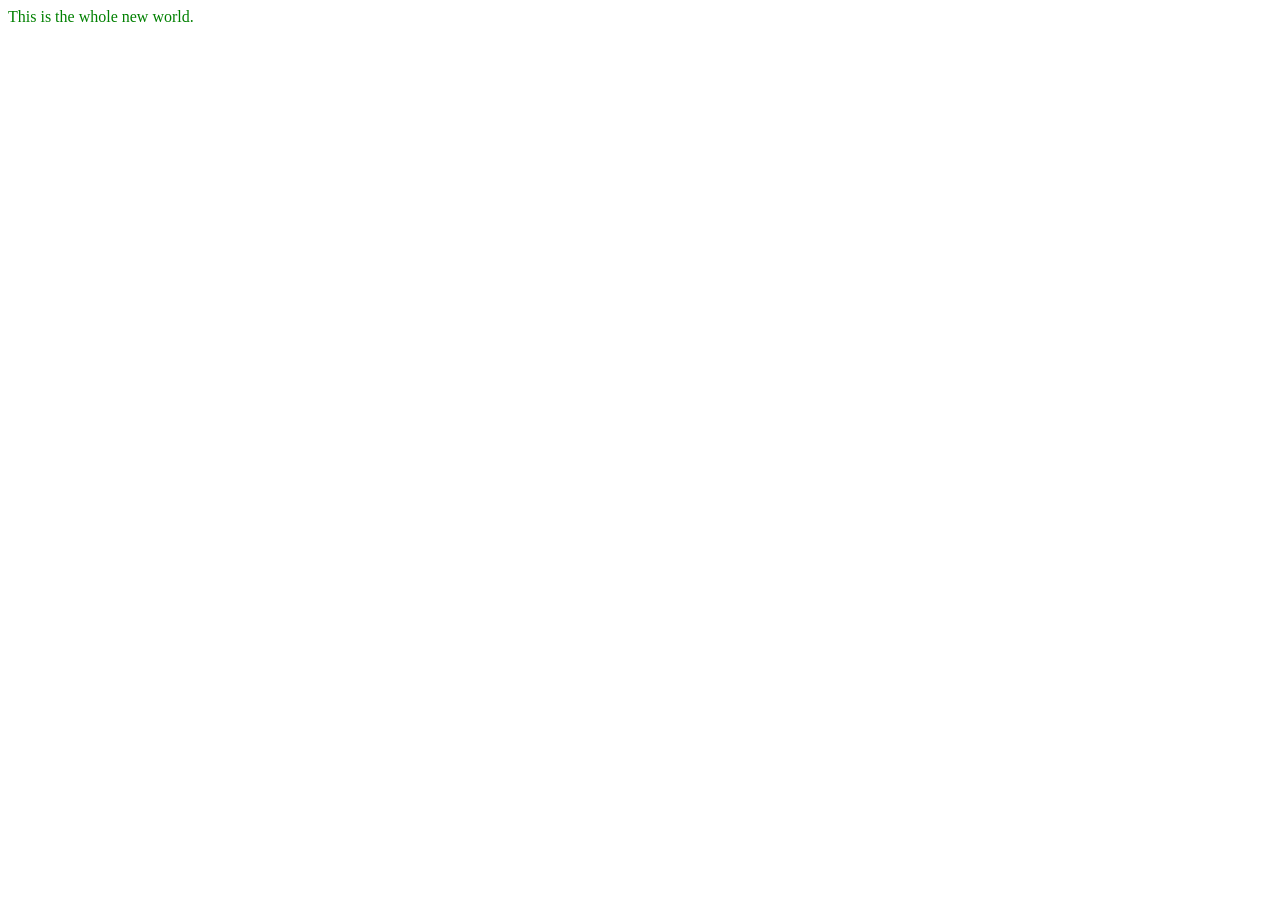
==== index.html @ 0a96701d "initialized git repository" ====
<!DOCTYPE html>
<html lang="en">
<head>
    <meta charset="UTF-8">
    <meta http-equiv="X-UA-Compatible" content="IE=edge">
    <meta name="viewport" content="width=
    , initial-scale=1.0">
    <title>Document</title>
<link rel="stylesheet" href="styles.css"></head>
<body>
    This is the whole new world. 
</body>
</html>
---- styles.css ----
* {color: green;
}
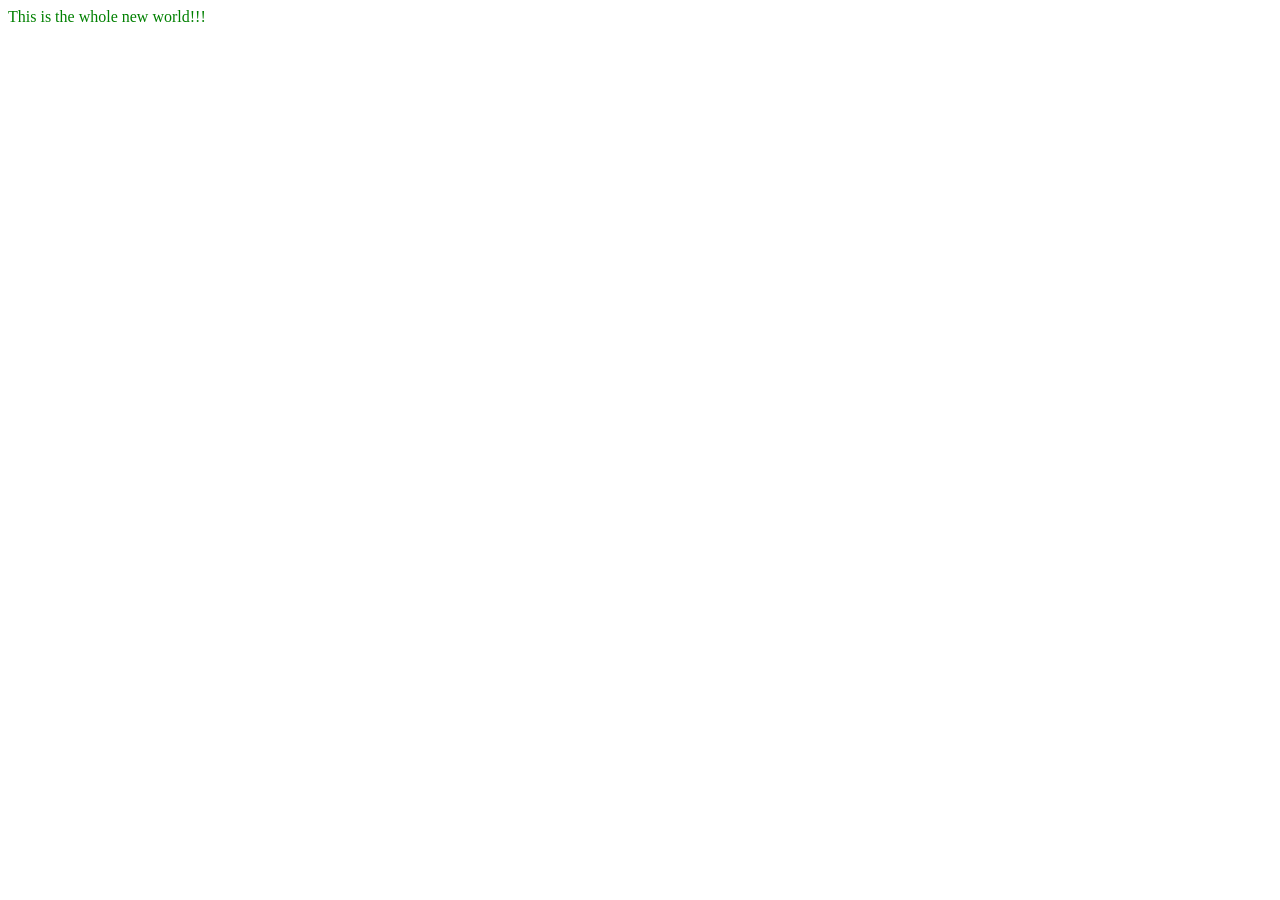
==== commit 565fb562: "Exclamation" ====
--- a/index.html
+++ b/index.html
@@ -8,6 +8,6 @@
     <title>Document</title>
 <link rel="stylesheet" href="styles.css"></head>
 <body>
-    This is the whole new world. 
+    This is the whole new world!!!
 </body>
-</html>+</html>
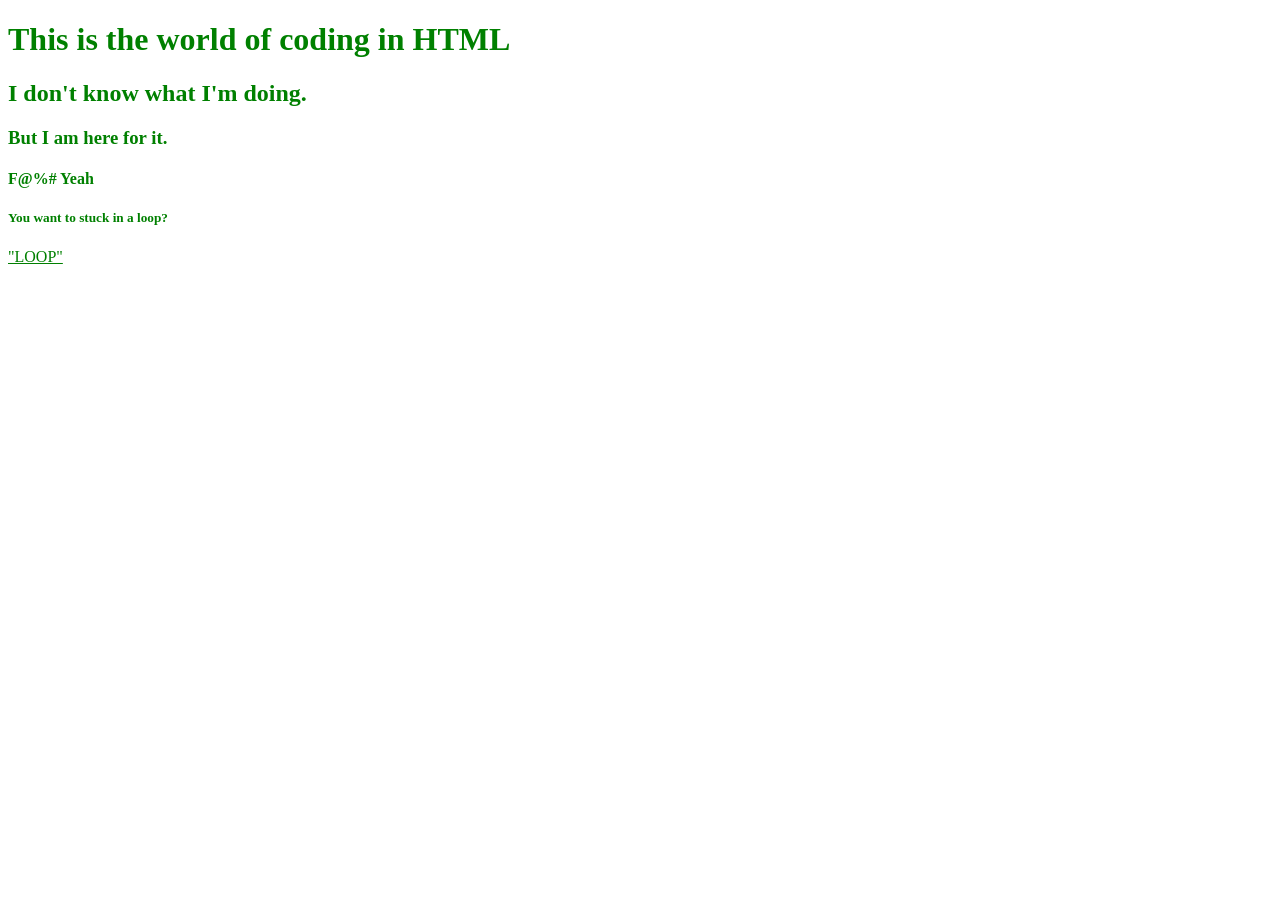
==== commit c6f1625a: "New story" ====
--- a/index.html
+++ b/index.html
@@ -5,9 +5,15 @@
     <meta http-equiv="X-UA-Compatible" content="IE=edge">
     <meta name="viewport" content="width=
     , initial-scale=1.0">
-    <title>Document</title>
+    <title>First Project</title>
 <link rel="stylesheet" href="styles.css"></head>
 <body>
-    This is the whole new world!!!
+    <h1>This is the world of coding in HTML</h1>
+    <h2>I don't know what I'm doing.</h2>
+    <h3>But I am here for it.</h3>
+    <h4>F@%# Yeah</h4>
+    <h5>You want to stuck in a loop?</h5>
+    <a href="https://chad-newcombe.github.io/First-github-project/"> "LOOP"</a>
+    
 </body>
 </html>
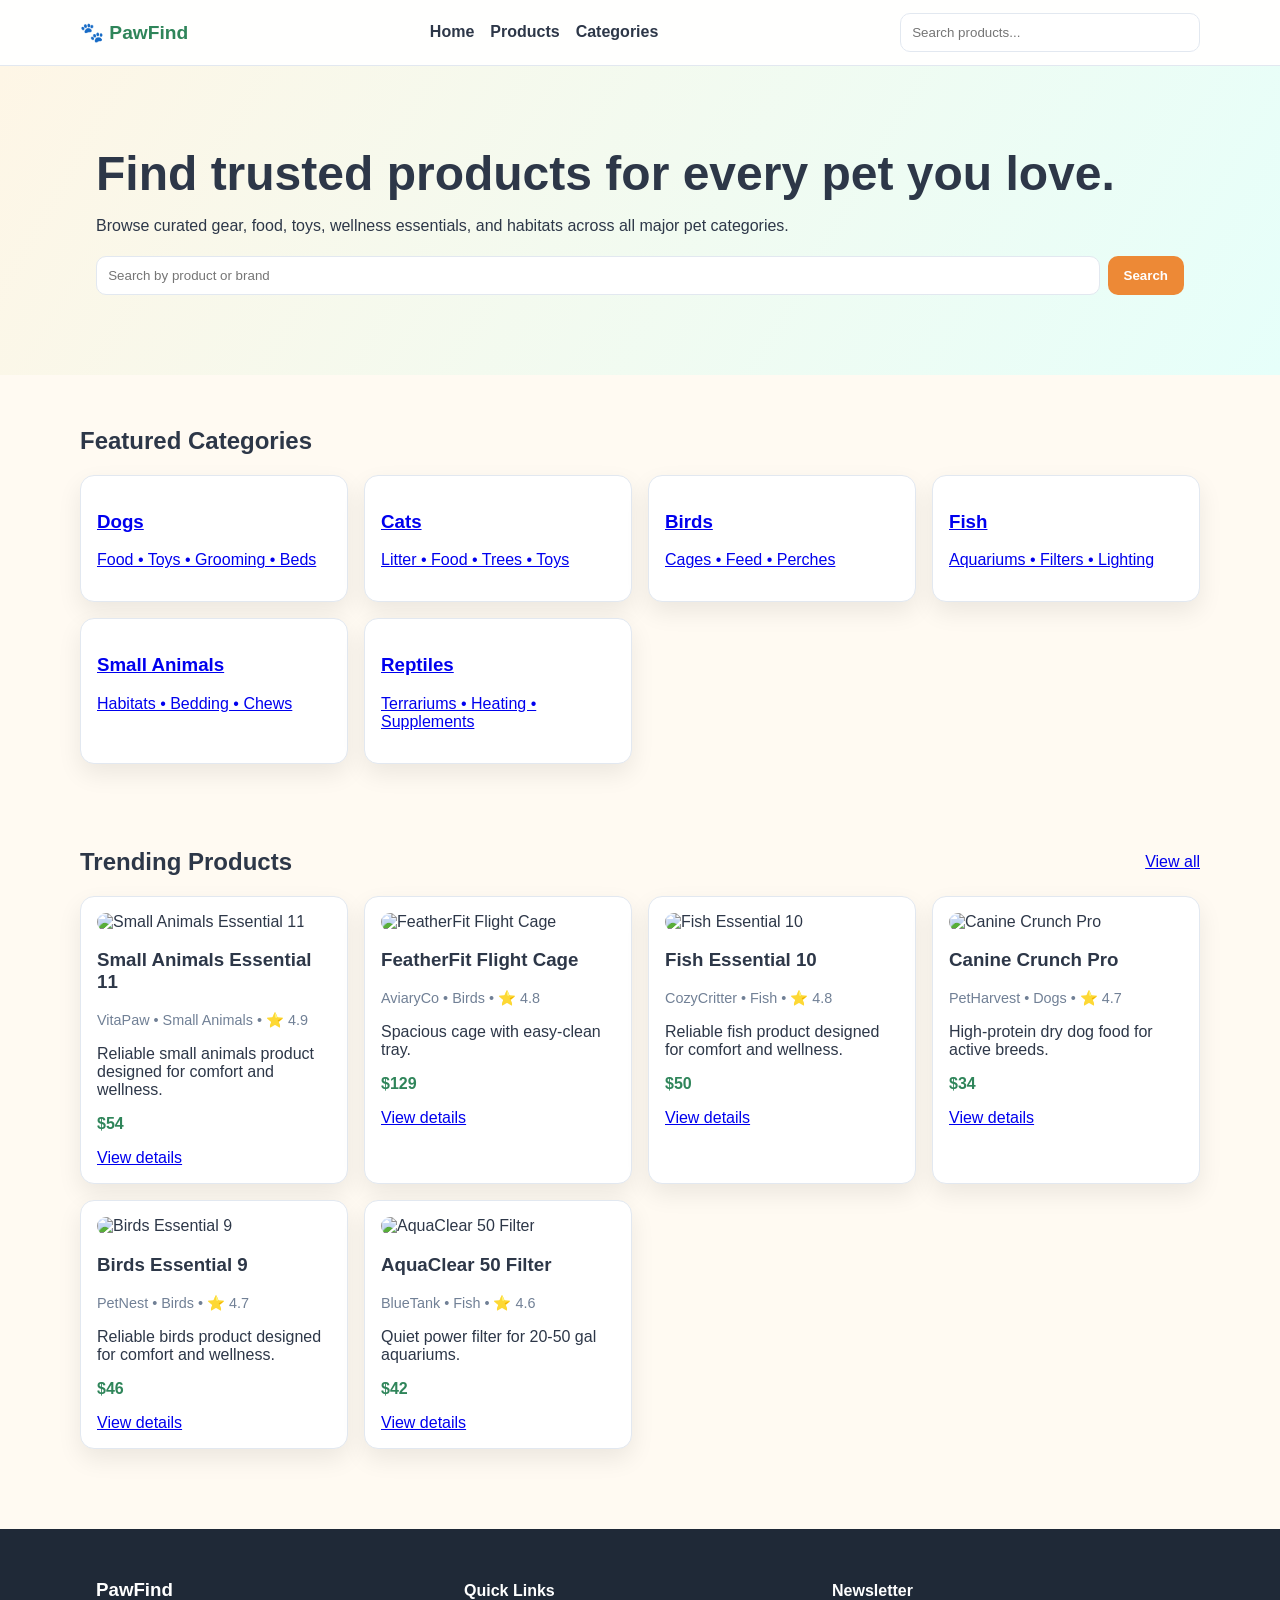
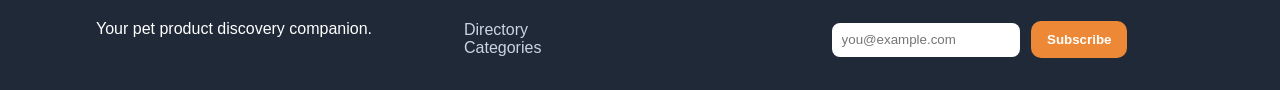
==== commit dd87fbed: "Build complete PawFind pet products directory website" ====
--- a/index.html
+++ b/index.html
@@ -1,19 +1,76 @@
 <!DOCTYPE html>
 <html lang="en">
 <head>
-    <meta charset="UTF-8">
-    <meta http-equiv="X-UA-Compatible" content="IE=edge">
-    <meta name="viewport" content="width=
-    , initial-scale=1.0">
-    <title>First Project</title>
-<link rel="stylesheet" href="styles.css"></head>
-<body>
-    <h1>This is the world of coding in HTML</h1>
-    <h2>I don't know what I'm doing.</h2>
-    <h3>But I am here for it.</h3>
-    <h4>F@%# Yeah</h4>
-    <h5>You want to stuck in a loop?</h5>
-    <a href="https://chad-newcombe.github.io/First-github-project/"> "LOOP"</a>
-    
+  <meta charset="UTF-8" />
+  <meta name="viewport" content="width=device-width, initial-scale=1.0" />
+  <title>PawFind Directory | Discover the Best Pet Products</title>
+  <link rel="icon" type="image/svg+xml" href="data:image/svg+xml,%3Csvg xmlns='http://www.w3.org/2000/svg' viewBox='0 0 64 64'%3E%3Ccircle cx='32' cy='38' r='16' fill='%23ff8f3c'/%3E%3Ccircle cx='20' cy='18' r='8' fill='%232f855a'/%3E%3Ccircle cx='44' cy='18' r='8' fill='%232f855a'/%3E%3Ccircle cx='12' cy='30' r='6' fill='%232f855a'/%3E%3Ccircle cx='52' cy='30' r='6' fill='%232f855a'/%3E%3C/svg%3E" />
+  <link rel="stylesheet" href="css/styles.css" />
+</head>
+<body data-page="home">
+  <header class="site-header">
+    <div class="container nav-wrap">
+      <a href="index.html" class="logo">🐾 PawFind</a>
+      <button class="menu-toggle" aria-label="Toggle menu">☰</button>
+      <nav class="main-nav">
+        <a href="index.html">Home</a>
+        <a href="products.html">Products</a>
+        <a href="category.html?category=Dogs">Categories</a>
+      </nav>
+      <div class="header-search">
+        <input id="global-search" type="search" placeholder="Search products..." autocomplete="off" />
+        <ul id="autocomplete-list" class="autocomplete-list"></ul>
+      </div>
+    </div>
+  </header>
+
+  <main>
+    <section class="hero">
+      <div class="container hero-content">
+        <h1>Find trusted products for every pet you love.</h1>
+        <p>Browse curated gear, food, toys, wellness essentials, and habitats across all major pet categories.</p>
+        <form class="hero-search" action="products.html">
+          <input type="search" name="q" placeholder="Search by product or brand" />
+          <button type="submit">Search</button>
+        </form>
+      </div>
+    </section>
+
+    <section class="section container">
+      <h2>Featured Categories</h2>
+      <div id="category-grid" class="category-grid"></div>
+    </section>
+
+    <section class="section container">
+      <div class="section-head">
+        <h2>Trending Products</h2>
+        <a href="products.html" class="link-btn">View all</a>
+      </div>
+      <div id="trending-products" class="product-grid"></div>
+    </section>
+  </main>
+
+  <footer class="site-footer">
+    <div class="container footer-grid">
+      <div>
+        <h3>PawFind</h3>
+        <p>Your pet product discovery companion.</p>
+      </div>
+      <div>
+        <h4>Quick Links</h4>
+        <a href="products.html">Directory</a>
+        <a href="category.html?category=Cats">Categories</a>
+      </div>
+      <div>
+        <h4>Newsletter</h4>
+        <form class="newsletter">
+          <input type="email" placeholder="you@example.com" required />
+          <button type="submit">Subscribe</button>
+        </form>
+      </div>
+    </div>
+  </footer>
+  <script src="js/data.js"></script>
+  <script src="js/main.js"></script>
 </body>
 </html>
--- a/css/styles.css
+++ b/css/styles.css
@@ -0,0 +1 @@
+:root{--bg:#fffaf2;--surface:#ffffff;--text:#2d3748;--muted:#718096;--primary:#2f855a;--secondary:#ed8936;--border:#e2e8f0;--shadow:0 10px 25px rgba(0,0,0,.08)}*{box-sizing:border-box}body{margin:0;font-family:Inter,Segoe UI,sans-serif;background:var(--bg);color:var(--text)}.container{max-width:1120px;margin:0 auto;padding:0 1rem}.site-header{position:sticky;top:0;background:#ffffffeb;backdrop-filter:blur(8px);border-bottom:1px solid var(--border);z-index:9}.nav-wrap{display:flex;gap:1rem;align-items:center;justify-content:space-between;padding:.8rem 0}.logo{font-weight:800;color:var(--primary);text-decoration:none;font-size:1.2rem}.main-nav{display:flex;gap:1rem}.main-nav a{text-decoration:none;color:var(--text);font-weight:600}.header-search{position:relative;flex:1;max-width:300px}.header-search input,.hero-search input,select{width:100%;padding:.7rem;border:1px solid var(--border);border-radius:10px}.autocomplete-list{list-style:none;margin:.25rem 0 0;padding:0;background:#fff;border:1px solid var(--border);border-radius:8px;position:absolute;left:0;right:0;display:none;max-height:220px;overflow:auto}.autocomplete-list li{padding:.5rem .75rem;cursor:pointer}.autocomplete-list li:hover{background:#f7fafc}.hero{padding:5rem 0;background:linear-gradient(120deg,#fef6e6,#e6fffa)}.hero h1{font-size:clamp(1.9rem,4vw,3rem);margin:0 0 .6rem}.hero-search{display:flex;gap:.5rem;margin-top:1.3rem}.hero-search button,.newsletter button{background:var(--secondary);color:#fff;border:none;padding:.7rem 1rem;border-radius:10px;font-weight:700;cursor:pointer}.section{padding:2rem 0}.section-head{display:flex;justify-content:space-between;align-items:center}.category-grid,.product-grid{display:grid;grid-template-columns:repeat(auto-fit,minmax(220px,1fr));gap:1rem}.card{background:var(--surface);border:1px solid var(--border);border-radius:14px;padding:1rem;box-shadow:var(--shadow);transition:.25s transform,.25s box-shadow}.card:hover{transform:translateY(-5px)}.card img{width:100%;height:150px;object-fit:cover;border-radius:10px}.meta{color:var(--muted);font-size:.9rem}.price{font-weight:700;color:var(--primary)}.filters{display:grid;grid-template-columns:repeat(auto-fit,minmax(150px,1fr));gap:.8rem;margin-bottom:1rem}.site-footer{background:#1f2937;color:#fff;padding:2rem 0;margin-top:3rem}.footer-grid{display:grid;grid-template-columns:repeat(auto-fit,minmax(220px,1fr));gap:1rem}.footer-grid a{color:#cbd5e0;display:block;text-decoration:none}.newsletter input{padding:.6rem;border-radius:8px;border:none;margin-right:.4rem}.menu-toggle{display:none;border:none;background:none;font-size:1.4rem}.tag-wrap{display:flex;flex-wrap:wrap;gap:.5rem;margin:1rem 0}.tag{background:#edf2f7;padding:.4rem .7rem;border-radius:999px}.detail-layout{display:grid;grid-template-columns:1fr 1.2fr;gap:1.4rem}.gallery{display:grid;gap:.7rem}.gallery img{width:100%;border-radius:12px}.buy-links a{display:inline-block;margin:.2rem .4rem .2rem 0;background:#ebf8ff;color:#2b6cb0;padding:.35rem .6rem;border-radius:8px;text-decoration:none}@media (max-width:800px){.main-nav{display:none;position:absolute;top:58px;left:0;right:0;background:#fff;padding:1rem}.main-nav.open{display:flex;flex-direction:column}.menu-toggle{display:block}.header-search{max-width:none}.detail-layout{grid-template-columns:1fr}}
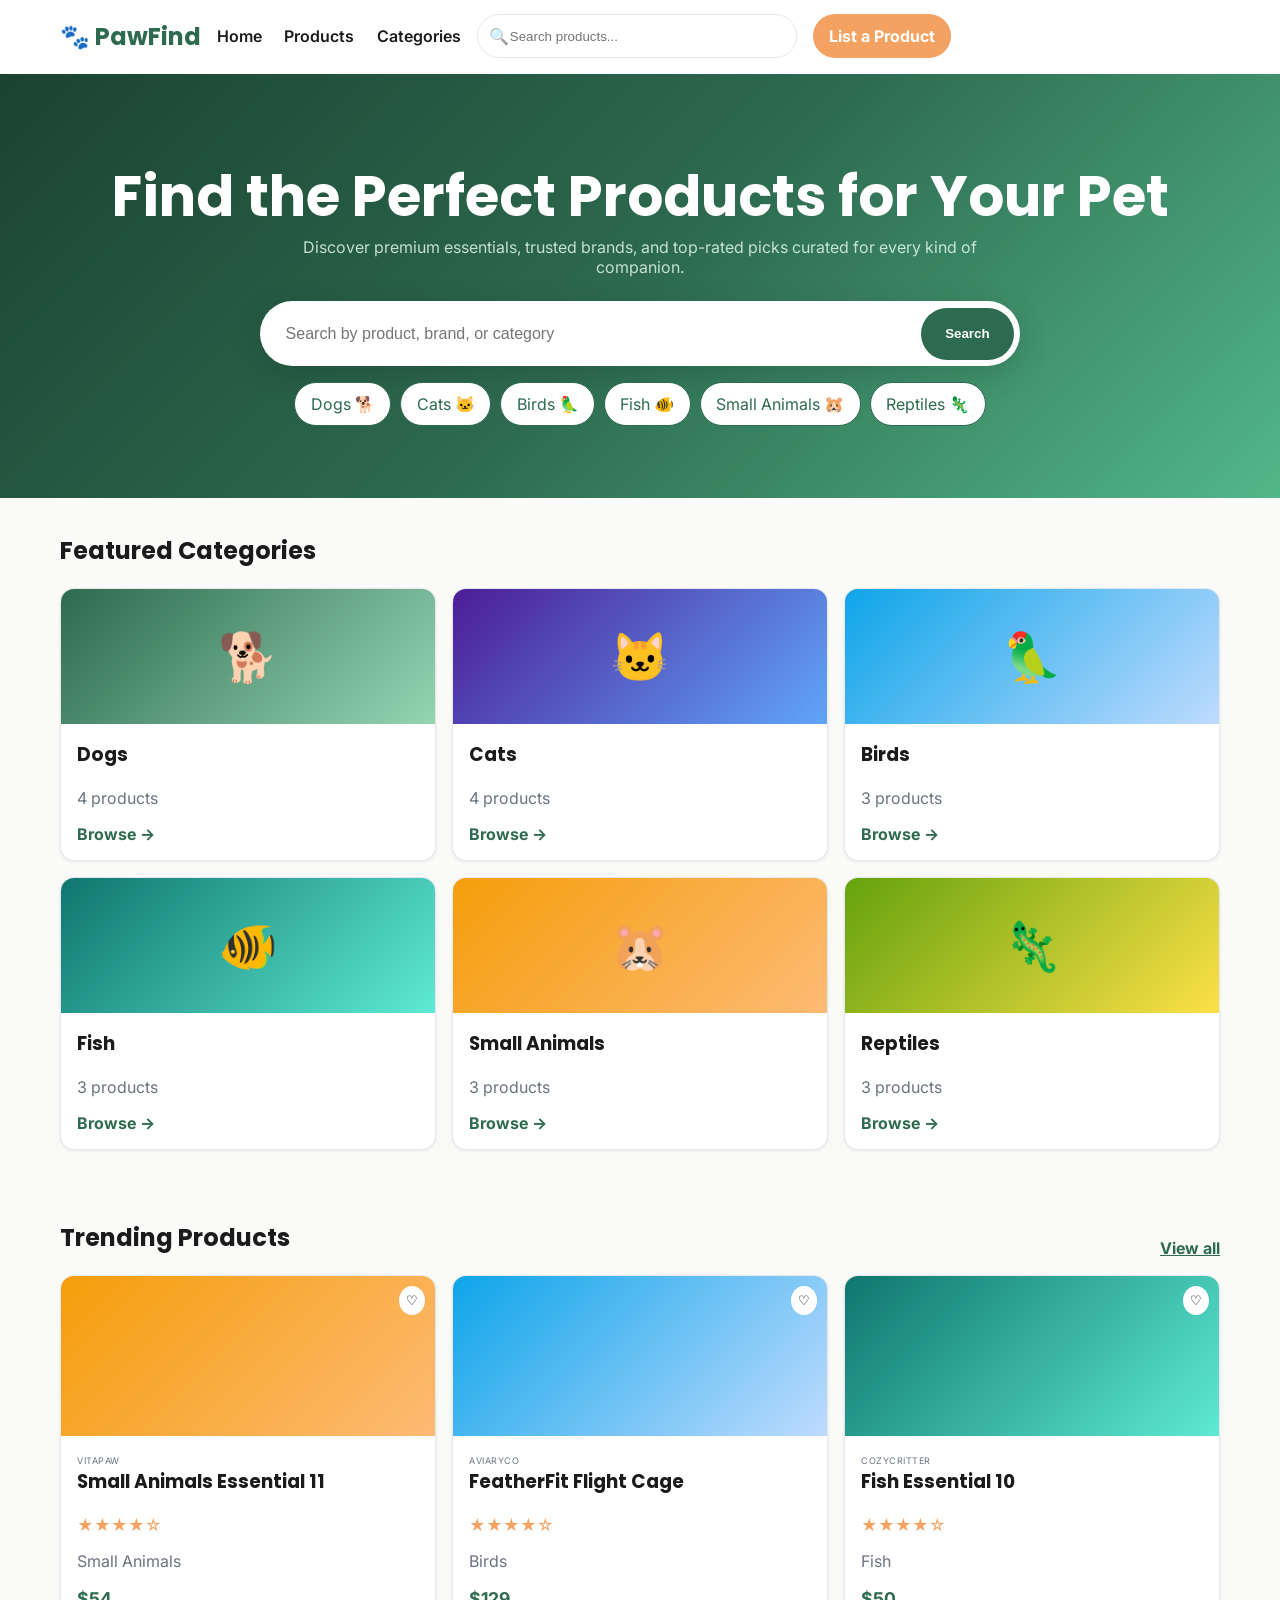
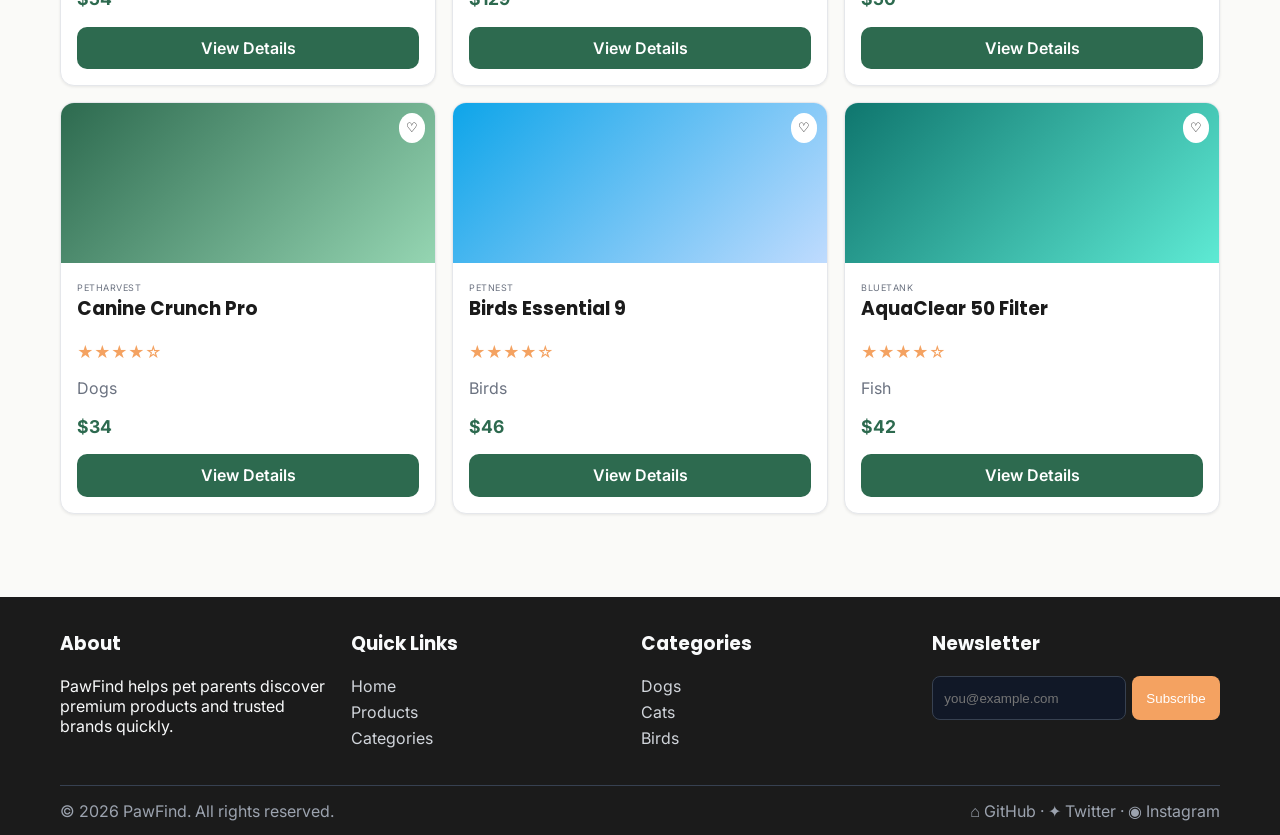
==== commit 02badda7: "Redesign PawFind UI with premium modern visual system" ====
--- a/index.html
+++ b/index.html
@@ -4,73 +4,14 @@
   <meta charset="UTF-8" />
   <meta name="viewport" content="width=device-width, initial-scale=1.0" />
   <title>PawFind Directory | Discover the Best Pet Products</title>
-  <link rel="icon" type="image/svg+xml" href="data:image/svg+xml,%3Csvg xmlns='http://www.w3.org/2000/svg' viewBox='0 0 64 64'%3E%3Ccircle cx='32' cy='38' r='16' fill='%23ff8f3c'/%3E%3Ccircle cx='20' cy='18' r='8' fill='%232f855a'/%3E%3Ccircle cx='44' cy='18' r='8' fill='%232f855a'/%3E%3Ccircle cx='12' cy='30' r='6' fill='%232f855a'/%3E%3Ccircle cx='52' cy='30' r='6' fill='%232f855a'/%3E%3C/svg%3E" />
   <link rel="stylesheet" href="css/styles.css" />
 </head>
 <body data-page="home">
-  <header class="site-header">
-    <div class="container nav-wrap">
-      <a href="index.html" class="logo">🐾 PawFind</a>
-      <button class="menu-toggle" aria-label="Toggle menu">☰</button>
-      <nav class="main-nav">
-        <a href="index.html">Home</a>
-        <a href="products.html">Products</a>
-        <a href="category.html?category=Dogs">Categories</a>
-      </nav>
-      <div class="header-search">
-        <input id="global-search" type="search" placeholder="Search products..." autocomplete="off" />
-        <ul id="autocomplete-list" class="autocomplete-list"></ul>
-      </div>
-    </div>
-  </header>
-
+  <header class="site-header"><div class="container nav-wrap"><a href="index.html" class="logo">🐾 PawFind</a><button class="menu-toggle" aria-label="Toggle menu">☰</button><nav class="main-nav"><a href="index.html">Home</a><a href="products.html">Products</a><a href="category.html?category=Dogs">Categories</a></nav><div class="header-search"><input id="global-search" type="search" placeholder="Search products..." autocomplete="off" /><ul id="autocomplete-list" class="autocomplete-list"></ul></div><a class="nav-cta" href="products.html">List a Product</a></div></header>
   <main>
-    <section class="hero">
-      <div class="container hero-content">
-        <h1>Find trusted products for every pet you love.</h1>
-        <p>Browse curated gear, food, toys, wellness essentials, and habitats across all major pet categories.</p>
-        <form class="hero-search" action="products.html">
-          <input type="search" name="q" placeholder="Search by product or brand" />
-          <button type="submit">Search</button>
-        </form>
-      </div>
-    </section>
-
-    <section class="section container">
-      <h2>Featured Categories</h2>
-      <div id="category-grid" class="category-grid"></div>
-    </section>
-
-    <section class="section container">
-      <div class="section-head">
-        <h2>Trending Products</h2>
-        <a href="products.html" class="link-btn">View all</a>
-      </div>
-      <div id="trending-products" class="product-grid"></div>
-    </section>
+    <section class="hero"><div class="container hero-content"><h1>Find the Perfect Products for Your Pet</h1><p>Discover premium essentials, trusted brands, and top-rated picks curated for every kind of companion.</p><form class="hero-search" action="products.html"><input type="search" name="q" placeholder="Search by product, brand, or category" /><button type="submit">Search</button></form><div class="quick-filters"><a href="category.html?category=Dogs">Dogs 🐕</a><a href="category.html?category=Cats">Cats 🐱</a><a href="category.html?category=Birds">Birds 🦜</a><a href="category.html?category=Fish">Fish 🐠</a><a href="category.html?category=Small%20Animals">Small Animals 🐹</a><a href="category.html?category=Reptiles">Reptiles 🦎</a></div></div></section>
+    <section class="section container"><h2>Featured Categories</h2><div id="category-grid" class="category-grid"></div></section>
+    <section class="section container"><div class="section-head"><h2>Trending Products</h2><a href="products.html" class="link-btn">View all</a></div><div id="trending-products" class="product-grid"></div></section>
   </main>
-
-  <footer class="site-footer">
-    <div class="container footer-grid">
-      <div>
-        <h3>PawFind</h3>
-        <p>Your pet product discovery companion.</p>
-      </div>
-      <div>
-        <h4>Quick Links</h4>
-        <a href="products.html">Directory</a>
-        <a href="category.html?category=Cats">Categories</a>
-      </div>
-      <div>
-        <h4>Newsletter</h4>
-        <form class="newsletter">
-          <input type="email" placeholder="you@example.com" required />
-          <button type="submit">Subscribe</button>
-        </form>
-      </div>
-    </div>
-  </footer>
-  <script src="js/data.js"></script>
-  <script src="js/main.js"></script>
-</body>
-</html>
+  <footer class="site-footer"><div class="container footer-grid"><div><h3>About</h3><p>PawFind helps pet parents discover premium products and trusted brands quickly.</p></div><div><h3>Quick Links</h3><a href="index.html">Home</a><a href="products.html">Products</a><a href="category.html?category=Cats">Categories</a></div><div><h3>Categories</h3><a href="category.html?category=Dogs">Dogs</a><a href="category.html?category=Cats">Cats</a><a href="category.html?category=Birds">Birds</a></div><div><h3>Newsletter</h3><form class="newsletter"><input type="email" placeholder="you@example.com" required /><button type="submit">Subscribe</button></form></div></div><div class="container footer-bottom"><span>© 2026 PawFind. All rights reserved.</span><span>⌂ GitHub · ✦ Twitter · ◉ Instagram</span></div></footer>
+<script src="js/data.js"></script><script src="js/main.js"></script></body></html>
--- a/css/styles.css
+++ b/css/styles.css
@@ -1 +1,69 @@
-:root{--bg:#fffaf2;--surface:#ffffff;--text:#2d3748;--muted:#718096;--primary:#2f855a;--secondary:#ed8936;--border:#e2e8f0;--shadow:0 10px 25px rgba(0,0,0,.08)}*{box-sizing:border-box}body{margin:0;font-family:Inter,Segoe UI,sans-serif;background:var(--bg);color:var(--text)}.container{max-width:1120px;margin:0 auto;padding:0 1rem}.site-header{position:sticky;top:0;background:#ffffffeb;backdrop-filter:blur(8px);border-bottom:1px solid var(--border);z-index:9}.nav-wrap{display:flex;gap:1rem;align-items:center;justify-content:space-between;padding:.8rem 0}.logo{font-weight:800;color:var(--primary);text-decoration:none;font-size:1.2rem}.main-nav{display:flex;gap:1rem}.main-nav a{text-decoration:none;color:var(--text);font-weight:600}.header-search{position:relative;flex:1;max-width:300px}.header-search input,.hero-search input,select{width:100%;padding:.7rem;border:1px solid var(--border);border-radius:10px}.autocomplete-list{list-style:none;margin:.25rem 0 0;padding:0;background:#fff;border:1px solid var(--border);border-radius:8px;position:absolute;left:0;right:0;display:none;max-height:220px;overflow:auto}.autocomplete-list li{padding:.5rem .75rem;cursor:pointer}.autocomplete-list li:hover{background:#f7fafc}.hero{padding:5rem 0;background:linear-gradient(120deg,#fef6e6,#e6fffa)}.hero h1{font-size:clamp(1.9rem,4vw,3rem);margin:0 0 .6rem}.hero-search{display:flex;gap:.5rem;margin-top:1.3rem}.hero-search button,.newsletter button{background:var(--secondary);color:#fff;border:none;padding:.7rem 1rem;border-radius:10px;font-weight:700;cursor:pointer}.section{padding:2rem 0}.section-head{display:flex;justify-content:space-between;align-items:center}.category-grid,.product-grid{display:grid;grid-template-columns:repeat(auto-fit,minmax(220px,1fr));gap:1rem}.card{background:var(--surface);border:1px solid var(--border);border-radius:14px;padding:1rem;box-shadow:var(--shadow);transition:.25s transform,.25s box-shadow}.card:hover{transform:translateY(-5px)}.card img{width:100%;height:150px;object-fit:cover;border-radius:10px}.meta{color:var(--muted);font-size:.9rem}.price{font-weight:700;color:var(--primary)}.filters{display:grid;grid-template-columns:repeat(auto-fit,minmax(150px,1fr));gap:.8rem;margin-bottom:1rem}.site-footer{background:#1f2937;color:#fff;padding:2rem 0;margin-top:3rem}.footer-grid{display:grid;grid-template-columns:repeat(auto-fit,minmax(220px,1fr));gap:1rem}.footer-grid a{color:#cbd5e0;display:block;text-decoration:none}.newsletter input{padding:.6rem;border-radius:8px;border:none;margin-right:.4rem}.menu-toggle{display:none;border:none;background:none;font-size:1.4rem}.tag-wrap{display:flex;flex-wrap:wrap;gap:.5rem;margin:1rem 0}.tag{background:#edf2f7;padding:.4rem .7rem;border-radius:999px}.detail-layout{display:grid;grid-template-columns:1fr 1.2fr;gap:1.4rem}.gallery{display:grid;gap:.7rem}.gallery img{width:100%;border-radius:12px}.buy-links a{display:inline-block;margin:.2rem .4rem .2rem 0;background:#ebf8ff;color:#2b6cb0;padding:.35rem .6rem;border-radius:8px;text-decoration:none}@media (max-width:800px){.main-nav{display:none;position:absolute;top:58px;left:0;right:0;background:#fff;padding:1rem}.main-nav.open{display:flex;flex-direction:column}.menu-toggle{display:block}.header-search{max-width:none}.detail-layout{grid-template-columns:1fr}}
+@import url('https://fonts.googleapis.com/css2?family=Inter:wght@400;500;600;700&family=Poppins:wght@600;700;800&display=swap');
+
+:root {
+  --primary: #2D6A4F;
+  --primary-light: #52B788;
+  --accent: #F4A261;
+  --accent-dark: #E76F51;
+  --bg: #FAFAF8;
+  --surface: #FFFFFF;
+  --surface-alt: #F0F4F0;
+  --text: #1B1B1B;
+  --text-muted: #6B7280;
+  --border: #E5E7EB;
+  --shadow-sm: 0 1px 3px rgba(0,0,0,0.08);
+  --shadow-md: 0 4px 16px rgba(0,0,0,0.10);
+  --shadow-lg: 0 8px 32px rgba(0,0,0,0.14);
+  --radius: 14px;
+  --radius-sm: 8px;
+}
+*{box-sizing:border-box}html{scroll-behavior:smooth}body{margin:0;font-family:Inter,sans-serif;background:var(--bg);color:var(--text)}
+h1,h2,h3,h4{font-family:Poppins,sans-serif;margin-top:0}.container{max-width:1160px;margin:auto;padding:0 1rem}
+:focus-visible{outline:2px solid var(--accent);outline-offset:2px}
+
+.site-header{position:sticky;top:0;z-index:100;border-bottom:1px solid #ffffff66;background:#ffffffe0;backdrop-filter:blur(12px)}
+.nav-wrap{display:flex;align-items:center;gap:1rem;padding:.9rem 0}.logo{font:700 1.5rem Poppins,sans-serif;color:var(--primary);text-decoration:none}
+.main-nav{display:flex;gap:1.4rem}.main-nav a{position:relative;color:var(--text);font-weight:600;text-decoration:none;padding:.5rem 0;min-height:44px;display:flex;align-items:center}
+.main-nav a::after{content:'';position:absolute;left:0;bottom:.2rem;height:2px;width:0;background:var(--primary);transition:.25s}.main-nav a:hover::after{width:100%}
+.header-search{position:relative;flex:1;max-width:320px}.header-search::before{content:'🔍';position:absolute;left:12px;top:50%;transform:translateY(-50%);opacity:.6}
+.header-search input{width:100%;height:44px;border:1px solid var(--border);border-radius:999px;padding:0 .9rem 0 2rem;background:#fff}
+.nav-cta{background:var(--accent);color:#fff;padding:.7rem 1rem;border-radius:999px;text-decoration:none;font-weight:700;min-height:44px;display:flex;align-items:center}
+.menu-toggle{display:none;border:1px solid var(--border);background:#fff;border-radius:10px;min-height:44px;min-width:44px}
+
+.hero{background:linear-gradient(135deg,#1B4332 0%,#2D6A4F 50%,#52B788 100%);padding:5.7rem 0 4.5rem}.hero-content{text-align:center;color:#fff;animation:fadeInUp .65s ease both}
+.hero h1{font-size:clamp(2rem,6vw,3.5rem);font-weight:700;line-height:1.15;margin-bottom:.5rem}.hero p{color:#ecfff2cc;max-width:700px;margin:0 auto 1.5rem}
+.hero-search{max-width:760px;margin:auto;display:flex;gap:.4rem;padding:.4rem;background:#fff;border-radius:999px;box-shadow:var(--shadow-lg)}
+.hero-search input{flex:1;border:none;padding:1rem 1.2rem;border-radius:999px;font-size:1rem}.hero-search button{border:none;background:var(--primary);color:#fff;border-radius:999px;padding:0 1.5rem;font-weight:700;min-height:52px}
+.quick-filters{display:flex;justify-content:center;gap:.6rem;flex-wrap:wrap;margin-top:1rem}.quick-filters a{border:1px solid var(--primary);color:var(--primary);background:#fff;border-radius:999px;padding:.55rem .95rem;text-decoration:none;min-height:44px;display:flex;align-items:center}.quick-filters a:hover{background:var(--primary);color:#fff}
+
+.section{padding:2.2rem 0}.section-head{display:flex;justify-content:space-between;align-items:center}.link-btn{color:var(--primary);font-weight:700}
+.category-grid{display:grid;grid-template-columns:repeat(3,1fr);gap:1rem}.category-card,.product-card{background:var(--surface);border-radius:var(--radius);box-shadow:var(--shadow-sm);overflow:hidden;text-decoration:none;color:var(--text);border:1px solid var(--border)}
+.category-card{transition:.25s transform,.25s box-shadow;animation:fadeInUp .6s ease both}.category-card:hover{transform:translateY(-5px) scale(1.01);box-shadow:var(--shadow-lg)}
+.category-top{height:135px;display:flex;align-items:center;justify-content:center;font-size:3rem}.category-body{padding:1rem}.meta{color:var(--text-muted)}
+
+.product-grid{display:grid;grid-template-columns:repeat(3,1fr);gap:1rem}.product-card{position:relative;transition:.22s;animation:fadeInUp .7s ease both}.product-card:hover{transform:translateY(-4px);box-shadow:var(--shadow-lg)}
+.product-image{height:160px}.favorite{position:absolute;top:10px;right:10px;border:none;background:#fff;padding:.45rem;border-radius:50%;cursor:pointer}.favorite:hover{color:#dc2626}
+.product-body{padding:1rem}.rating{color:var(--accent)}.brand{font-size:.8rem;font-variant:all-small-caps;color:var(--text-muted);letter-spacing:.04em}.price{font-weight:700;color:var(--primary);font-size:1.1rem}
+.btn{display:block;width:100%;text-align:center;background:var(--primary);color:#fff;padding:.7rem;border-radius:10px;text-decoration:none;font-weight:600}.btn:hover{background:var(--primary-light)}
+
+.filters{display:grid;grid-template-columns:repeat(auto-fit,minmax(170px,1fr));gap:.8rem;margin:1rem 0}select{height:44px;border:1px solid var(--border);border-radius:10px;padding:0 .7rem}
+
+.breadcrumb{margin-bottom:1rem;color:var(--text-muted)}.detail-layout{display:grid;grid-template-columns:1fr 1.1fr;gap:1.2rem}.detail-image{min-height:380px;border-radius:var(--radius);display:flex;align-items:center;justify-content:center;font-size:4rem;color:#fff}
+.buy-links a{display:inline-block;padding:.55rem .9rem;border-radius:10px;color:#fff;text-decoration:none;margin:.2rem .4rem .2rem 0}
+.buy-links .amazon{background:#F4A261}.buy-links .chewy{background:#2563eb}.buy-links .petsmart{background:#dc2626}
+.pros-cons{display:grid;grid-template-columns:1fr 1fr;gap:.8rem}.pros,.cons{padding:.8rem;border-radius:10px}.pros{background:#ecfdf3;border:1px solid #86efac}.cons{background:#fef2f2;border:1px solid #fca5a5}
+.review-card{background:#fff;border:1px solid var(--border);border-radius:12px;padding:.8rem;margin-bottom:.7rem}.avatar{height:34px;width:34px;border-radius:50%;display:inline-flex;align-items:center;justify-content:center;background:var(--surface-alt);font-weight:700;margin-right:.5rem}
+
+.site-footer{background:#1B1B1B;color:#f9fafb;margin-top:3rem}.footer-grid{display:grid;grid-template-columns:repeat(4,1fr);gap:1rem;padding:2rem 0}.site-footer a{color:#d1d5db;text-decoration:none;display:block;margin:.35rem 0}
+.newsletter{display:flex;gap:.4rem}.newsletter input{flex:1;height:44px;border-radius:8px;border:1px solid #374151;padding:0 .7rem;background:#111827;color:#fff}.newsletter button{height:44px;border:none;background:var(--accent);color:#fff;padding:0 .9rem;border-radius:8px}
+.footer-bottom{border-top:1px solid #374151;padding:.9rem 0;display:flex;justify-content:space-between;align-items:center;color:#9ca3af}
+
+.skeleton{background:linear-gradient(90deg,#edf2f7 25%,#f8fafc 50%,#edf2f7 75%);background-size:200% 100%;animation:shimmer 1.2s infinite}
+@keyframes shimmer{from{background-position:200% 0}to{background-position:-200% 0}}
+@keyframes fadeInUp{from{opacity:0;transform:translateY(24px)}to{opacity:1;transform:translateY(0)}}
+.autocomplete-list{list-style:none;margin:.3rem 0 0;padding:0;background:#fff;border:1px solid var(--border);border-radius:10px;position:absolute;left:0;right:0;display:none;max-height:240px;overflow:auto}.autocomplete-list li{padding:.6rem .8rem;cursor:pointer}
+
+@media (max-width:960px){.category-grid,.product-grid{grid-template-columns:repeat(2,1fr)}.footer-grid{grid-template-columns:repeat(2,1fr)}}
+@media (max-width:760px){.menu-toggle{display:block}.main-nav{position:fixed;top:0;right:-100%;height:100vh;width:280px;background:#fff;box-shadow:var(--shadow-lg);padding:5rem 1.2rem 1rem;display:flex;flex-direction:column;transition:.28s}.main-nav.open{right:0}.header-search{max-width:none}.nav-cta{display:none}.detail-layout,.pros-cons,.footer-grid{grid-template-columns:1fr}.hero-search{flex-direction:column;border-radius:20px}.hero-search button{width:100%}}
+@media (max-width:620px){.category-grid,.product-grid{grid-template-columns:1fr}}
+.tag{border:1px solid var(--primary);color:var(--primary);padding:.45rem .8rem;border-radius:999px;text-decoration:none;background:#fff}
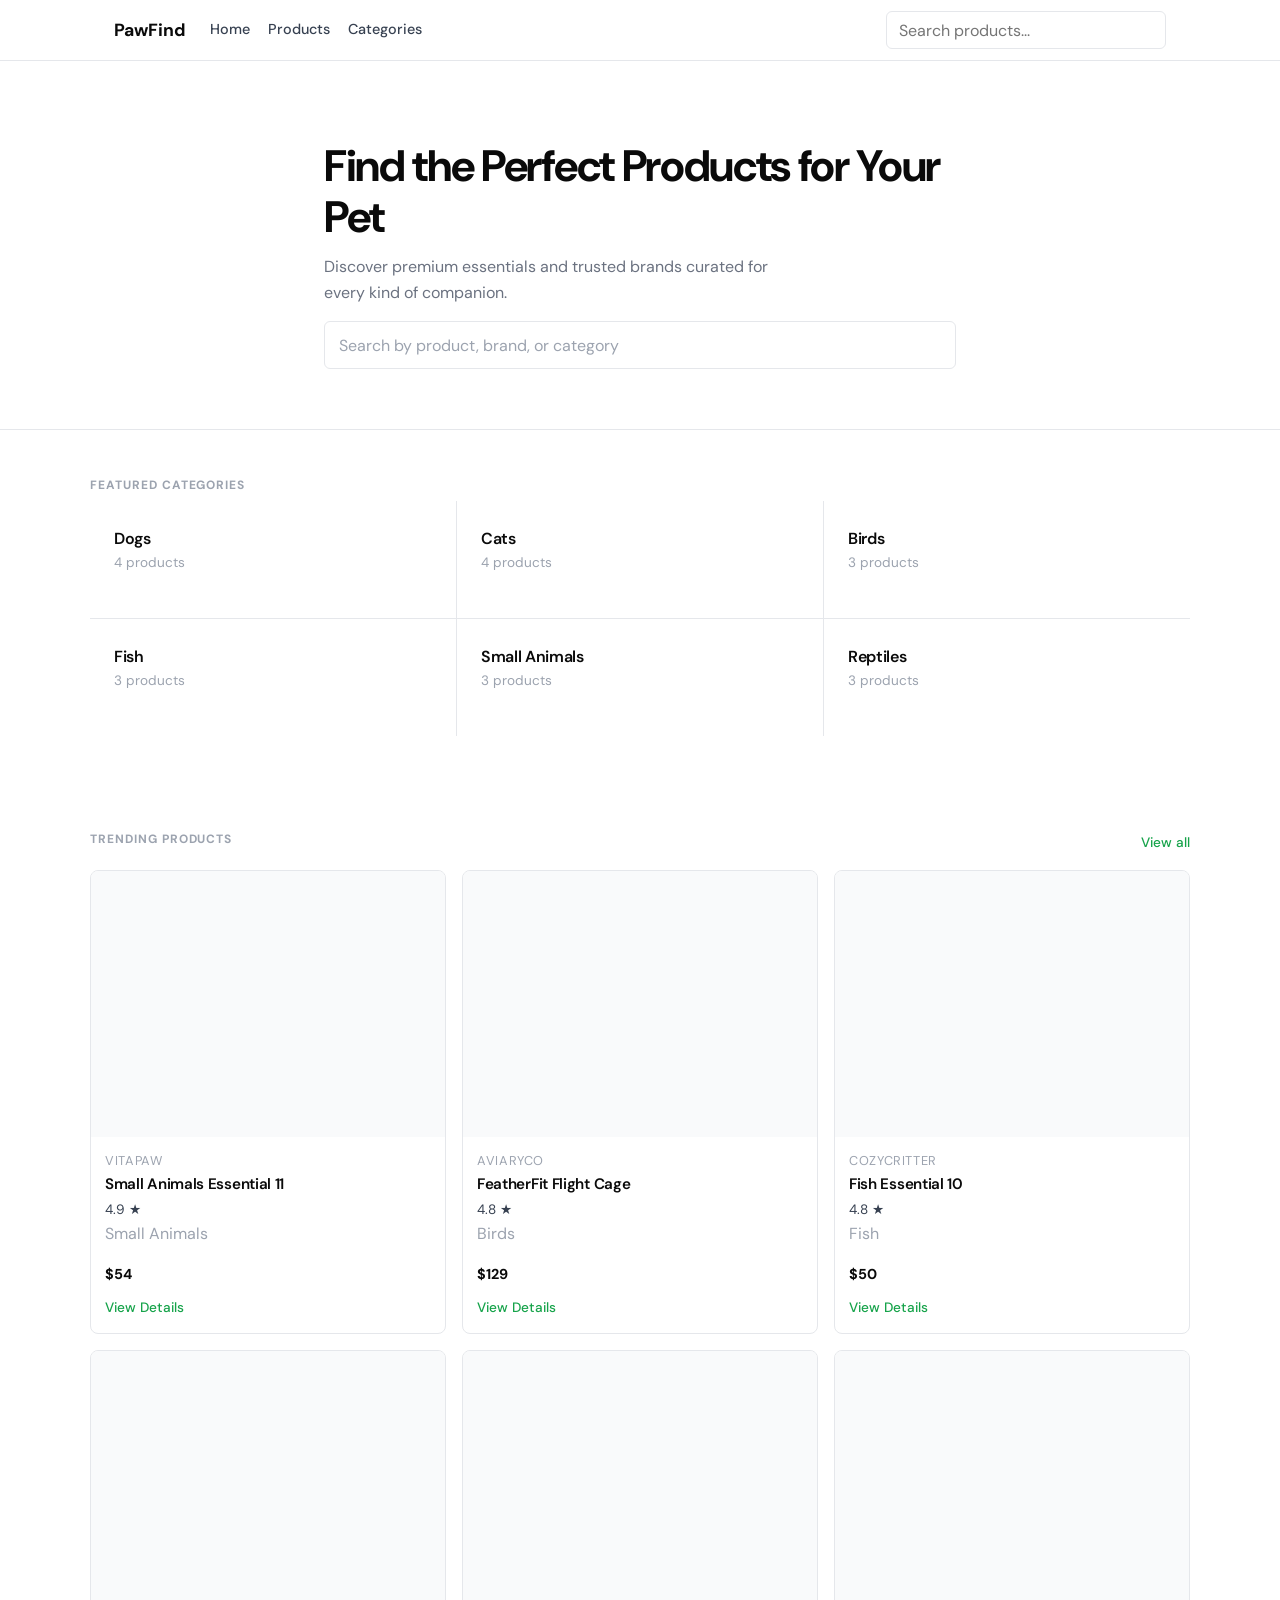
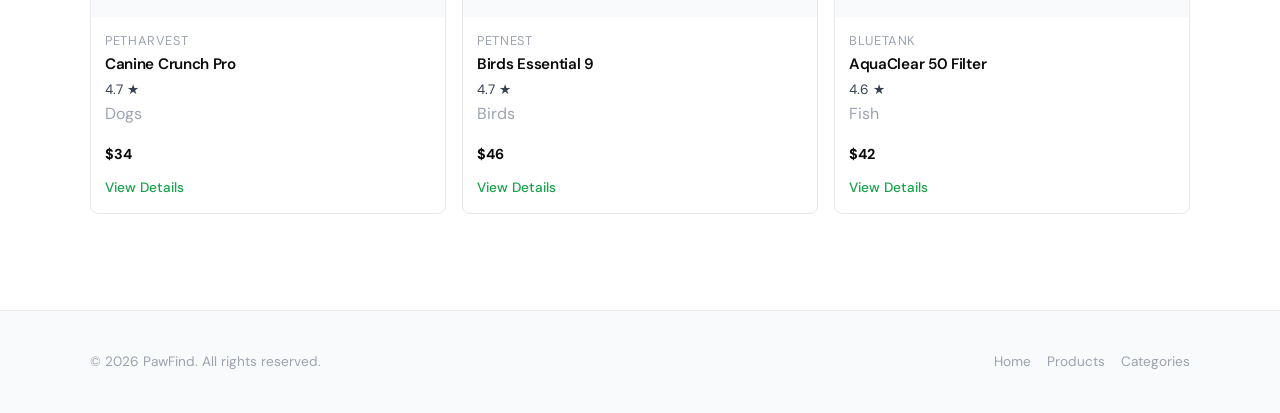
==== commit 61a01de5: "Redesign PawFind with a minimal monochrome CSS system" ====
--- a/index.html
+++ b/index.html
@@ -7,11 +7,11 @@
   <link rel="stylesheet" href="css/styles.css" />
 </head>
 <body data-page="home">
-  <header class="site-header"><div class="container nav-wrap"><a href="index.html" class="logo">🐾 PawFind</a><button class="menu-toggle" aria-label="Toggle menu">☰</button><nav class="main-nav"><a href="index.html">Home</a><a href="products.html">Products</a><a href="category.html?category=Dogs">Categories</a></nav><div class="header-search"><input id="global-search" type="search" placeholder="Search products..." autocomplete="off" /><ul id="autocomplete-list" class="autocomplete-list"></ul></div><a class="nav-cta" href="products.html">List a Product</a></div></header>
+  <header class="site-header"><div class="container nav-wrap"><a href="index.html" class="logo">PawFind</a><button class="menu-toggle" aria-label="Toggle menu">☰</button><nav class="main-nav"><a href="index.html">Home</a><a href="products.html">Products</a><a href="category.html?category=Dogs">Categories</a></nav><div class="header-search"><input id="global-search" type="search" placeholder="Search products..." autocomplete="off" /><ul id="autocomplete-list" class="autocomplete-list"></ul></div></div></header>
   <main>
-    <section class="hero"><div class="container hero-content"><h1>Find the Perfect Products for Your Pet</h1><p>Discover premium essentials, trusted brands, and top-rated picks curated for every kind of companion.</p><form class="hero-search" action="products.html"><input type="search" name="q" placeholder="Search by product, brand, or category" /><button type="submit">Search</button></form><div class="quick-filters"><a href="category.html?category=Dogs">Dogs 🐕</a><a href="category.html?category=Cats">Cats 🐱</a><a href="category.html?category=Birds">Birds 🦜</a><a href="category.html?category=Fish">Fish 🐠</a><a href="category.html?category=Small%20Animals">Small Animals 🐹</a><a href="category.html?category=Reptiles">Reptiles 🦎</a></div></div></section>
+    <section class="hero"><div class="container hero-content"><h1>Find the Perfect Products for Your Pet</h1><p>Discover premium essentials and trusted brands curated for every kind of companion.</p><form class="hero-search" action="products.html"><input type="search" name="q" placeholder="Search by product, brand, or category" /></form></div></section>
     <section class="section container"><h2>Featured Categories</h2><div id="category-grid" class="category-grid"></div></section>
     <section class="section container"><div class="section-head"><h2>Trending Products</h2><a href="products.html" class="link-btn">View all</a></div><div id="trending-products" class="product-grid"></div></section>
   </main>
-  <footer class="site-footer"><div class="container footer-grid"><div><h3>About</h3><p>PawFind helps pet parents discover premium products and trusted brands quickly.</p></div><div><h3>Quick Links</h3><a href="index.html">Home</a><a href="products.html">Products</a><a href="category.html?category=Cats">Categories</a></div><div><h3>Categories</h3><a href="category.html?category=Dogs">Dogs</a><a href="category.html?category=Cats">Cats</a><a href="category.html?category=Birds">Birds</a></div><div><h3>Newsletter</h3><form class="newsletter"><input type="email" placeholder="you@example.com" required /><button type="submit">Subscribe</button></form></div></div><div class="container footer-bottom"><span>© 2026 PawFind. All rights reserved.</span><span>⌂ GitHub · ✦ Twitter · ◉ Instagram</span></div></footer>
+  <footer class="site-footer"><div class="container footer-bottom"><span>© 2026 PawFind. All rights reserved.</span><nav class="footer-links"><a href="index.html">Home</a><a href="products.html">Products</a><a href="category.html?category=Dogs">Categories</a></nav></div></footer>
 <script src="js/data.js"></script><script src="js/main.js"></script></body></html>
--- a/css/styles.css
+++ b/css/styles.css
@@ -1,69 +1,126 @@
-@import url('https://fonts.googleapis.com/css2?family=Inter:wght@400;500;600;700&family=Poppins:wght@600;700;800&display=swap');
+@import url('https://fonts.googleapis.com/css2?family=DM+Sans:wght@400;500;700&display=swap');
 
 :root {
-  --primary: #2D6A4F;
-  --primary-light: #52B788;
-  --accent: #F4A261;
-  --accent-dark: #E76F51;
-  --bg: #FAFAF8;
-  --surface: #FFFFFF;
-  --surface-alt: #F0F4F0;
-  --text: #1B1B1B;
-  --text-muted: #6B7280;
+  --ink: #0A0A0A;
+  --body: #374151;
+  --muted: #9CA3AF;
+  --accent: #16A34A;
+  --bg: #FFFFFF;
+  --surface: #F9FAFB;
   --border: #E5E7EB;
-  --shadow-sm: 0 1px 3px rgba(0,0,0,0.08);
-  --shadow-md: 0 4px 16px rgba(0,0,0,0.10);
-  --shadow-lg: 0 8px 32px rgba(0,0,0,0.14);
-  --radius: 14px;
-  --radius-sm: 8px;
 }
-*{box-sizing:border-box}html{scroll-behavior:smooth}body{margin:0;font-family:Inter,sans-serif;background:var(--bg);color:var(--text)}
-h1,h2,h3,h4{font-family:Poppins,sans-serif;margin-top:0}.container{max-width:1160px;margin:auto;padding:0 1rem}
-:focus-visible{outline:2px solid var(--accent);outline-offset:2px}
 
-.site-header{position:sticky;top:0;z-index:100;border-bottom:1px solid #ffffff66;background:#ffffffe0;backdrop-filter:blur(12px)}
-.nav-wrap{display:flex;align-items:center;gap:1rem;padding:.9rem 0}.logo{font:700 1.5rem Poppins,sans-serif;color:var(--primary);text-decoration:none}
-.main-nav{display:flex;gap:1.4rem}.main-nav a{position:relative;color:var(--text);font-weight:600;text-decoration:none;padding:.5rem 0;min-height:44px;display:flex;align-items:center}
-.main-nav a::after{content:'';position:absolute;left:0;bottom:.2rem;height:2px;width:0;background:var(--primary);transition:.25s}.main-nav a:hover::after{width:100%}
-.header-search{position:relative;flex:1;max-width:320px}.header-search::before{content:'🔍';position:absolute;left:12px;top:50%;transform:translateY(-50%);opacity:.6}
-.header-search input{width:100%;height:44px;border:1px solid var(--border);border-radius:999px;padding:0 .9rem 0 2rem;background:#fff}
-.nav-cta{background:var(--accent);color:#fff;padding:.7rem 1rem;border-radius:999px;text-decoration:none;font-weight:700;min-height:44px;display:flex;align-items:center}
-.menu-toggle{display:none;border:1px solid var(--border);background:#fff;border-radius:10px;min-height:44px;min-width:44px}
+* { box-sizing: border-box; }
+body {
+  margin: 0;
+  font-family: 'DM Sans', system-ui, sans-serif;
+  font-size: 16px;
+  line-height: 1.6;
+  color: var(--body);
+  background: var(--bg);
+}
 
-.hero{background:linear-gradient(135deg,#1B4332 0%,#2D6A4F 50%,#52B788 100%);padding:5.7rem 0 4.5rem}.hero-content{text-align:center;color:#fff;animation:fadeInUp .65s ease both}
-.hero h1{font-size:clamp(2rem,6vw,3.5rem);font-weight:700;line-height:1.15;margin-bottom:.5rem}.hero p{color:#ecfff2cc;max-width:700px;margin:0 auto 1.5rem}
-.hero-search{max-width:760px;margin:auto;display:flex;gap:.4rem;padding:.4rem;background:#fff;border-radius:999px;box-shadow:var(--shadow-lg)}
-.hero-search input{flex:1;border:none;padding:1rem 1.2rem;border-radius:999px;font-size:1rem}.hero-search button{border:none;background:var(--primary);color:#fff;border-radius:999px;padding:0 1.5rem;font-weight:700;min-height:52px}
-.quick-filters{display:flex;justify-content:center;gap:.6rem;flex-wrap:wrap;margin-top:1rem}.quick-filters a{border:1px solid var(--primary);color:var(--primary);background:#fff;border-radius:999px;padding:.55rem .95rem;text-decoration:none;min-height:44px;display:flex;align-items:center}.quick-filters a:hover{background:var(--primary);color:#fff}
+a { color: inherit; text-decoration: none; }
+input, select, button { font: inherit; font-family: 'DM Sans', system-ui, sans-serif; }
 
-.section{padding:2.2rem 0}.section-head{display:flex;justify-content:space-between;align-items:center}.link-btn{color:var(--primary);font-weight:700}
-.category-grid{display:grid;grid-template-columns:repeat(3,1fr);gap:1rem}.category-card,.product-card{background:var(--surface);border-radius:var(--radius);box-shadow:var(--shadow-sm);overflow:hidden;text-decoration:none;color:var(--text);border:1px solid var(--border)}
-.category-card{transition:.25s transform,.25s box-shadow;animation:fadeInUp .6s ease both}.category-card:hover{transform:translateY(-5px) scale(1.01);box-shadow:var(--shadow-lg)}
-.category-top{height:135px;display:flex;align-items:center;justify-content:center;font-size:3rem}.category-body{padding:1rem}.meta{color:var(--text-muted)}
+h1, h2, h3, h4, h5, h6 {
+  margin: 0 0 0.5rem;
+  color: var(--ink);
+  font-weight: 700;
+  letter-spacing: -0.02em;
+  line-height: 1.2;
+}
 
-.product-grid{display:grid;grid-template-columns:repeat(3,1fr);gap:1rem}.product-card{position:relative;transition:.22s;animation:fadeInUp .7s ease both}.product-card:hover{transform:translateY(-4px);box-shadow:var(--shadow-lg)}
-.product-image{height:160px}.favorite{position:absolute;top:10px;right:10px;border:none;background:#fff;padding:.45rem;border-radius:50%;cursor:pointer}.favorite:hover{color:#dc2626}
-.product-body{padding:1rem}.rating{color:var(--accent)}.brand{font-size:.8rem;font-variant:all-small-caps;color:var(--text-muted);letter-spacing:.04em}.price{font-weight:700;color:var(--primary);font-size:1.1rem}
-.btn{display:block;width:100%;text-align:center;background:var(--primary);color:#fff;padding:.7rem;border-radius:10px;text-decoration:none;font-weight:600}.btn:hover{background:var(--primary-light)}
+p { margin: 0 0 1rem; }
+.meta { color: var(--muted); }
+.container { max-width: 1100px; margin: 0 auto; padding: 0 24px; }
+.section { padding: 48px 0; }
 
-.filters{display:grid;grid-template-columns:repeat(auto-fit,minmax(170px,1fr));gap:.8rem;margin:1rem 0}select{height:44px;border:1px solid var(--border);border-radius:10px;padding:0 .7rem}
+.site-header { background: var(--bg); border-bottom: 1px solid var(--border); }
+.nav-wrap { min-height: 60px; display: flex; align-items: center; gap: 24px; }
+.logo { font-size: 1.1rem; font-weight: 700; color: var(--ink); }
+.main-nav { display: flex; gap: 18px; }
+.main-nav a { font-size: 0.9rem; font-weight: 500; color: var(--body); }
+.main-nav a:hover { color: var(--ink); }
+.menu-toggle { display: none; border: 1px solid var(--border); background: var(--bg); border-radius: 6px; }
+.header-search { margin-left: auto; width: 100%; max-width: 280px; position: relative; }
+.header-search input {
+  width: 100%; height: 38px; padding: 0 12px;
+  border: 1px solid var(--border); border-radius: 6px; background: var(--bg); color: var(--body);
+}
+.autocomplete-list {
+  list-style: none; margin: 4px 0 0; padding: 0; border: 1px solid var(--border);
+  background: var(--bg); border-radius: 6px; position: absolute; inset: auto 0 0 0; transform: translateY(100%); display: none;
+}
+.autocomplete-list li { padding: 8px 12px; cursor: pointer; }
 
-.breadcrumb{margin-bottom:1rem;color:var(--text-muted)}.detail-layout{display:grid;grid-template-columns:1fr 1.1fr;gap:1.2rem}.detail-image{min-height:380px;border-radius:var(--radius);display:flex;align-items:center;justify-content:center;font-size:4rem;color:#fff}
-.buy-links a{display:inline-block;padding:.55rem .9rem;border-radius:10px;color:#fff;text-decoration:none;margin:.2rem .4rem .2rem 0}
-.buy-links .amazon{background:#F4A261}.buy-links .chewy{background:#2563eb}.buy-links .petsmart{background:#dc2626}
-.pros-cons{display:grid;grid-template-columns:1fr 1fr;gap:.8rem}.pros,.cons{padding:.8rem;border-radius:10px}.pros{background:#ecfdf3;border:1px solid #86efac}.cons{background:#fef2f2;border:1px solid #fca5a5}
-.review-card{background:#fff;border:1px solid var(--border);border-radius:12px;padding:.8rem;margin-bottom:.7rem}.avatar{height:34px;width:34px;border-radius:50%;display:inline-flex;align-items:center;justify-content:center;background:var(--surface-alt);font-weight:700;margin-right:.5rem}
+.hero { background: var(--bg); padding: 80px 0 60px; border-bottom: 1px solid var(--border); }
+.hero-content { max-width: 680px; text-align: left; }
+.hero h1 { font-size: 2.75rem; line-height: 1.15; letter-spacing: -0.03em; }
+.hero p { max-width: 480px; margin-top: 12px; color: #6B7280; font-size: 1rem; }
+.hero-search input {
+  width: 100%; height: 48px; border: 1px solid var(--border); border-radius: 6px;
+  padding: 0 14px; font-size: 1rem; color: var(--body);
+}
+.hero-search input::placeholder { color: var(--muted); }
 
-.site-footer{background:#1B1B1B;color:#f9fafb;margin-top:3rem}.footer-grid{display:grid;grid-template-columns:repeat(4,1fr);gap:1rem;padding:2rem 0}.site-footer a{color:#d1d5db;text-decoration:none;display:block;margin:.35rem 0}
-.newsletter{display:flex;gap:.4rem}.newsletter input{flex:1;height:44px;border-radius:8px;border:1px solid #374151;padding:0 .7rem;background:#111827;color:#fff}.newsletter button{height:44px;border:none;background:var(--accent);color:#fff;padding:0 .9rem;border-radius:8px}
-.footer-bottom{border-top:1px solid #374151;padding:.9rem 0;display:flex;justify-content:space-between;align-items:center;color:#9ca3af}
+.section-head { display: flex; justify-content: space-between; align-items: center; margin-bottom: 16px; }
+.section-head h2, .section > h2 { font-size: 0.75rem; letter-spacing: 0.08em; text-transform: uppercase; color: var(--muted); }
+.link-btn { color: var(--accent); font-size: 0.85rem; font-weight: 500; }
 
-.skeleton{background:linear-gradient(90deg,#edf2f7 25%,#f8fafc 50%,#edf2f7 75%);background-size:200% 100%;animation:shimmer 1.2s infinite}
-@keyframes shimmer{from{background-position:200% 0}to{background-position:-200% 0}}
-@keyframes fadeInUp{from{opacity:0;transform:translateY(24px)}to{opacity:1;transform:translateY(0)}}
-.autocomplete-list{list-style:none;margin:.3rem 0 0;padding:0;background:#fff;border:1px solid var(--border);border-radius:10px;position:absolute;left:0;right:0;display:none;max-height:240px;overflow:auto}.autocomplete-list li{padding:.6rem .8rem;cursor:pointer}
+.category-grid {
+  display: grid; grid-template-columns: repeat(3, 1fr); gap: 1px; background: var(--border);
+}
+.category-card { background: var(--bg); padding: 28px 24px; }
+.category-card:hover { background: var(--surface); }
+.category-card h3 { font-size: 1rem; font-weight: 600; margin: 0; color: var(--ink); }
+.category-card .meta { margin-top: 4px; font-size: 0.85rem; }
 
-@media (max-width:960px){.category-grid,.product-grid{grid-template-columns:repeat(2,1fr)}.footer-grid{grid-template-columns:repeat(2,1fr)}}
-@media (max-width:760px){.menu-toggle{display:block}.main-nav{position:fixed;top:0;right:-100%;height:100vh;width:280px;background:#fff;box-shadow:var(--shadow-lg);padding:5rem 1.2rem 1rem;display:flex;flex-direction:column;transition:.28s}.main-nav.open{right:0}.header-search{max-width:none}.nav-cta{display:none}.detail-layout,.pros-cons,.footer-grid{grid-template-columns:1fr}.hero-search{flex-direction:column;border-radius:20px}.hero-search button{width:100%}}
-@media (max-width:620px){.category-grid,.product-grid{grid-template-columns:1fr}}
-.tag{border:1px solid var(--primary);color:var(--primary);padding:.45rem .8rem;border-radius:999px;text-decoration:none;background:#fff}
+.product-grid { display: grid; grid-template-columns: repeat(3, 1fr); gap: 16px; }
+.product-card { border: 1px solid var(--border); border-radius: 8px; background: var(--bg); overflow: hidden; }
+.product-card:hover { border-color: var(--muted); }
+.product-image { aspect-ratio: 4 / 3; background: var(--surface); }
+.favorite { display: none; }
+.product-body { padding: 14px; }
+.product-body h3 { font-size: 0.95rem; font-weight: 600; margin: 0 0 6px; }
+.brand { font-size: 0.8rem; color: var(--muted); text-transform: uppercase; letter-spacing: 0.05em; margin-bottom: 4px; }
+.rating { color: var(--body); font-size: 0.85rem; }
+.price { font-size: 0.9rem; font-weight: 700; color: var(--ink); margin: 8px 0; }
+.btn { color: var(--accent); font-size: 0.85rem; font-weight: 500; display: inline; padding: 0; border: 0; background: transparent; }
+
+.filters { display: grid; grid-template-columns: repeat(4, minmax(0, 1fr)); gap: 12px; margin: 18px 0 22px; }
+select { height: 40px; border: 1px solid var(--border); border-radius: 6px; background: var(--bg); color: var(--body); padding: 0 10px; }
+
+.breadcrumb { margin-bottom: 16px; font-size: 0.9rem; color: var(--muted); }
+.detail-layout { display: grid; grid-template-columns: 1fr 1.1fr; gap: 24px; }
+.detail-image { background: var(--surface); border: 1px solid var(--border); border-right: 0; min-height: 360px; }
+.detail-layout > div:last-child { border-left: 1px solid var(--border); padding-left: 24px; }
+.buy-links a { display: inline-block; border: 1px solid var(--border); border-radius: 6px; padding: 8px 12px; margin-right: 8px; font-size: 0.9rem; color: var(--body); }
+.pros-cons { display: grid; grid-template-columns: 1fr 1fr; gap: 24px; }
+.pros, .cons { padding: 0; border: 0; background: transparent; }
+.review-card { border-top: 1px solid var(--border); padding: 12px 0; }
+.avatar { display: none; }
+
+.quick-filters { margin-bottom: 20px; }
+.tag { color: var(--accent); font-size: 0.85rem; margin-right: 8px; }
+
+.site-footer { background: var(--surface); border-top: 1px solid var(--border); margin-top: 48px; }
+.footer-bottom { padding: 40px 0; display: flex; justify-content: space-between; gap: 16px; color: var(--muted); font-size: 0.85rem; }
+.footer-links { display: flex; gap: 16px; }
+
+@media (max-width: 960px) {
+  .category-grid, .product-grid { grid-template-columns: repeat(2, 1fr); }
+  .filters { grid-template-columns: repeat(2, 1fr); }
+}
+@media (max-width: 760px) {
+  .nav-wrap { flex-wrap: wrap; padding: 10px 0; }
+  .header-search { max-width: 100%; }
+  .detail-layout, .pros-cons { grid-template-columns: 1fr; }
+  .detail-layout > div:last-child { border-left: 0; padding-left: 0; }
+  .detail-image { border-right: 1px solid var(--border); }
+}
+@media (max-width: 620px) {
+  .category-grid, .product-grid { grid-template-columns: 1fr; }
+  .hero h1 { font-size: 2rem; }
+  .footer-bottom { flex-direction: column; }
+}
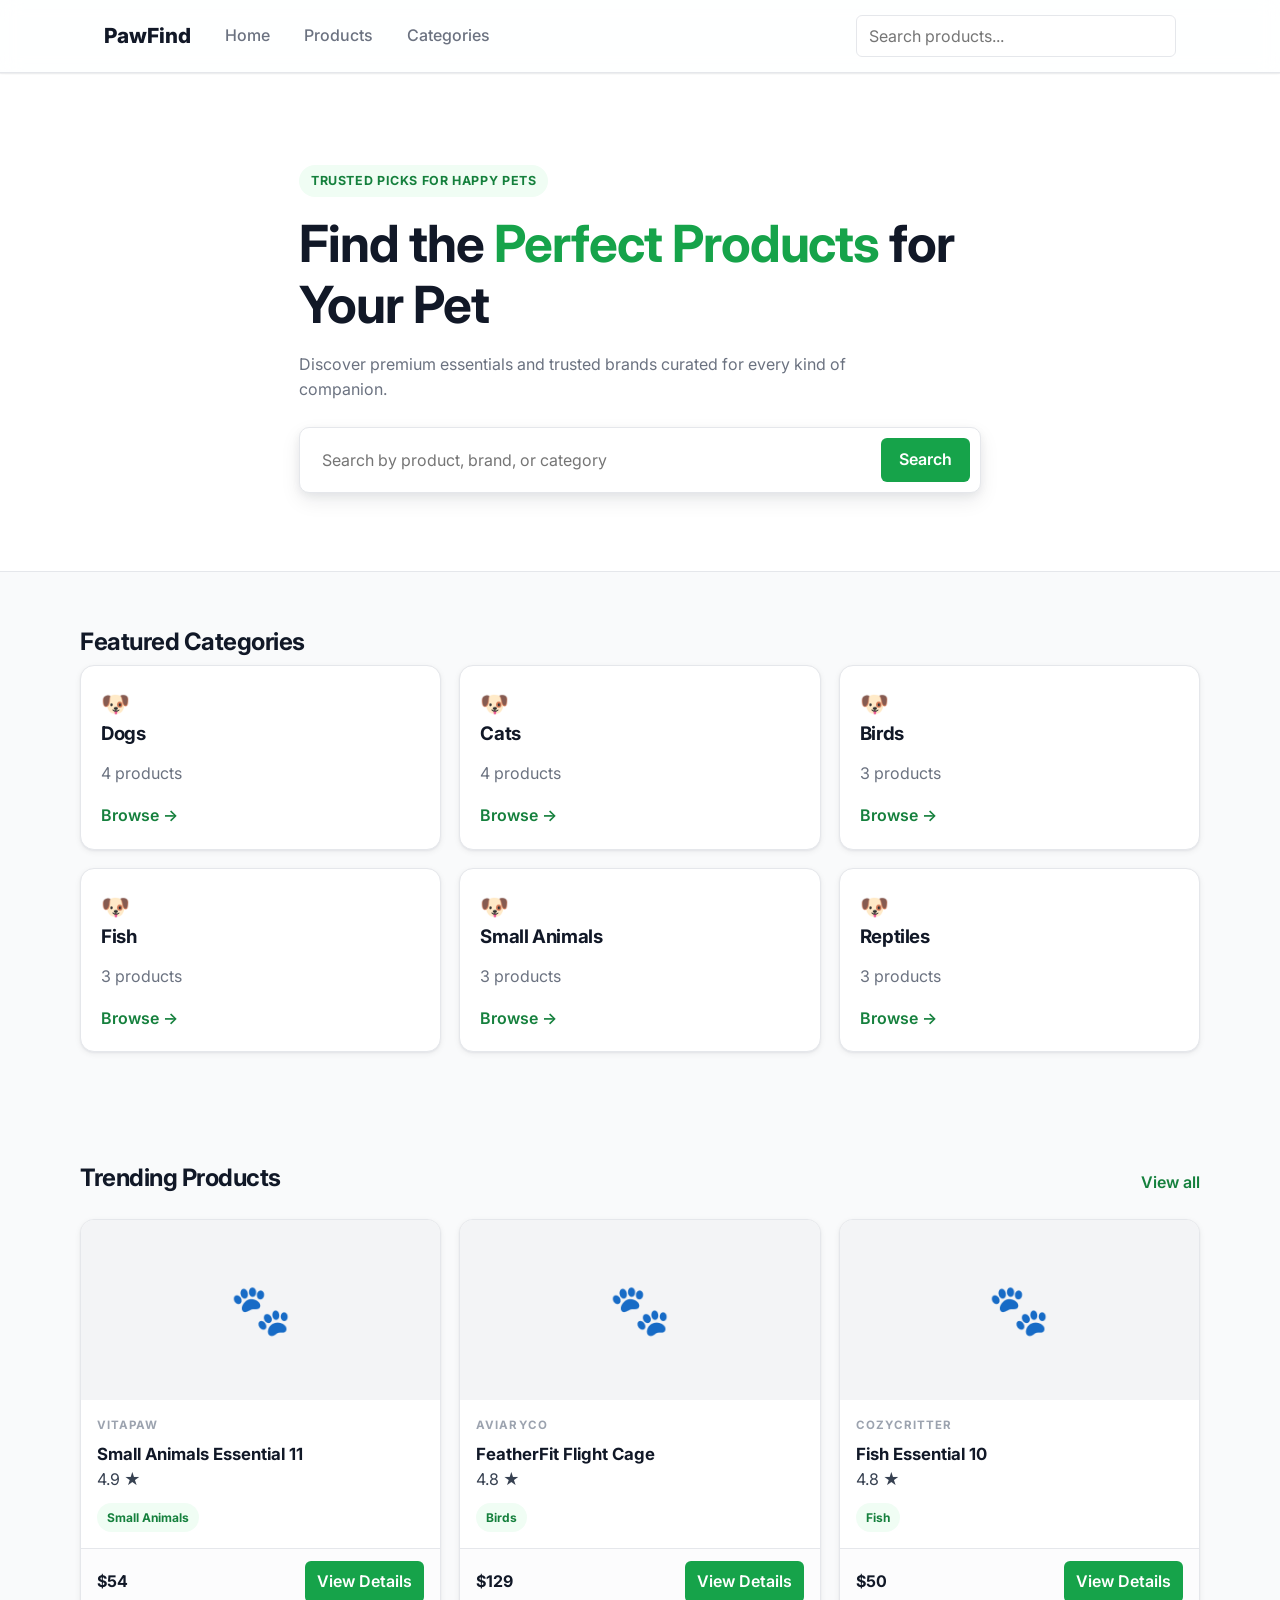
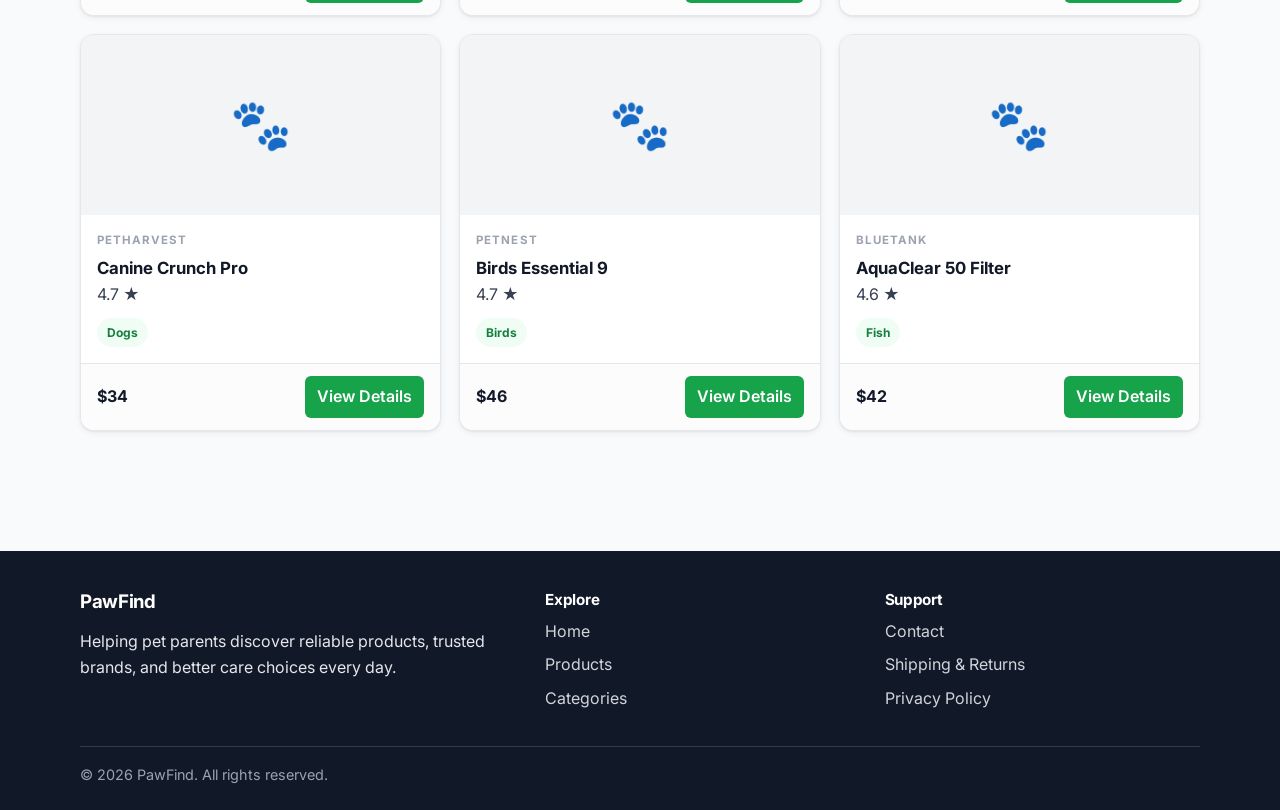
==== commit 23a8aaf7: "Redesign PawFind UI with depth and modern component styling" ====
--- a/index.html
+++ b/index.html
@@ -9,9 +9,9 @@
 <body data-page="home">
   <header class="site-header"><div class="container nav-wrap"><a href="index.html" class="logo">PawFind</a><button class="menu-toggle" aria-label="Toggle menu">☰</button><nav class="main-nav"><a href="index.html">Home</a><a href="products.html">Products</a><a href="category.html?category=Dogs">Categories</a></nav><div class="header-search"><input id="global-search" type="search" placeholder="Search products..." autocomplete="off" /><ul id="autocomplete-list" class="autocomplete-list"></ul></div></div></header>
   <main>
-    <section class="hero"><div class="container hero-content"><h1>Find the Perfect Products for Your Pet</h1><p>Discover premium essentials and trusted brands curated for every kind of companion.</p><form class="hero-search" action="products.html"><input type="search" name="q" placeholder="Search by product, brand, or category" /></form></div></section>
+    <section class="hero-section"><div class="container hero-content"><div class="hero-eyebrow">Trusted picks for happy pets</div><h1>Find the <em>Perfect Products</em> for Your Pet</h1><p>Discover premium essentials and trusted brands curated for every kind of companion.</p><form class="hero-search" action="products.html"><input type="search" name="q" placeholder="Search by product, brand, or category" /><button type="submit">Search</button></form></div></section>
     <section class="section container"><h2>Featured Categories</h2><div id="category-grid" class="category-grid"></div></section>
     <section class="section container"><div class="section-head"><h2>Trending Products</h2><a href="products.html" class="link-btn">View all</a></div><div id="trending-products" class="product-grid"></div></section>
   </main>
-  <footer class="site-footer"><div class="container footer-bottom"><span>© 2026 PawFind. All rights reserved.</span><nav class="footer-links"><a href="index.html">Home</a><a href="products.html">Products</a><a href="category.html?category=Dogs">Categories</a></nav></div></footer>
+  <footer class="site-footer"><div class="container footer-grid"><div class="footer-brand"><h3>PawFind</h3><p>Helping pet parents discover reliable products, trusted brands, and better care choices every day.</p></div><div class="footer-col"><h4>Explore</h4><a href="index.html">Home</a><a href="products.html">Products</a><a href="category.html?category=Dogs">Categories</a></div><div class="footer-col"><h4>Support</h4><a href="#">Contact</a><a href="#">Shipping & Returns</a><a href="#">Privacy Policy</a></div></div><div class="container footer-bottom">© 2026 PawFind. All rights reserved.</div></footer>
 <script src="js/data.js"></script><script src="js/main.js"></script></body></html>
--- a/css/styles.css
+++ b/css/styles.css
@@ -1,126 +1,109 @@
-@import url('https://fonts.googleapis.com/css2?family=DM+Sans:wght@400;500;700&display=swap');
+@import url('https://fonts.googleapis.com/css2?family=Inter:wght@400;500;600;700;800&display=swap');
 
 :root {
-  --ink: #0A0A0A;
+  --green: #16a34a;
+  --green-dark: #15803d;
+  --green-light: #f0fdf4;
+  --ink: #111827;
   --body: #374151;
-  --muted: #9CA3AF;
-  --accent: #16A34A;
-  --bg: #FFFFFF;
-  --surface: #F9FAFB;
-  --border: #E5E7EB;
+  --muted: #6b7280;
+  --faint: #9ca3af;
+  --bg: #f9fafb;
+  --white: #fff;
+  --border: #e5e7eb;
+  --border-strong: #d1d5db;
+
+  --shadow-xs: 0 1px 2px rgba(17, 24, 39, 0.05), 0 1px 1px rgba(17, 24, 39, 0.04);
+  --shadow-sm: 0 2px 6px rgba(17, 24, 39, 0.06), 0 1px 2px rgba(17, 24, 39, 0.05);
+  --shadow-md: 0 8px 20px rgba(17, 24, 39, 0.08), 0 3px 8px rgba(17, 24, 39, 0.06);
+  --shadow-lg: 0 14px 34px rgba(17, 24, 39, 0.12), 0 6px 16px rgba(17, 24, 39, 0.08);
+
+  --radius-sm: 6px;
+  --radius: 10px;
+  --radius-lg: 14px;
 }
+* { box-sizing: border-box; }
+body { margin: 0; font-family: Inter, system-ui, sans-serif; color: var(--body); background: var(--bg); line-height: 1.6; }
+a { color: inherit; text-decoration: none; }
+input, select, button { font: inherit; }
+h1,h2,h3,h4 { color: var(--ink); margin: 0 0 .5rem; line-height: 1.2; letter-spacing: -0.02em; }
+.container { max-width: 1120px; margin: 0 auto; padding: 0 24px; }
+.section { padding: 56px 0; }
+.meta { color: var(--muted); }
 
-* { box-sizing: border-box; }
-body {
-  margin: 0;
-  font-family: 'DM Sans', system-ui, sans-serif;
-  font-size: 16px;
-  line-height: 1.6;
-  color: var(--body);
-  background: var(--bg);
-}
+.site-header { position: sticky; top: 0; z-index: 20; backdrop-filter: blur(10px); background: rgba(255,255,255,0.85); border-bottom: 1px solid var(--border); box-shadow: var(--shadow-xs); }
+.nav-wrap { min-height: 72px; display: flex; align-items: center; gap: 22px; }
+.logo { font-size: 1.3rem; font-weight: 800; color: var(--ink); }
+.main-nav { display: flex; gap: 10px; }
+.main-nav a { padding: 8px 12px; border-radius: var(--radius-sm); color: var(--muted); font-weight: 500; }
+.main-nav a:hover { background: var(--green-light); color: var(--green-dark); }
+.menu-toggle { display: none; }
+.header-search { margin-left: auto; max-width: 320px; width: 100%; position: relative; }
+.header-search input, .hero-search input, select { width: 100%; border: 1px solid var(--border); border-radius: var(--radius-sm); background: var(--white); color: var(--body); height: 42px; padding: 0 12px; }
+.header-search input:focus, .hero-search input:focus, select:focus { outline: none; border-color: var(--green); box-shadow: 0 0 0 3px rgba(22,163,74,.18); }
+.autocomplete-list { display: none; list-style: none; margin: 6px 0 0; padding: 6px 0; background: var(--white); border: 1px solid var(--border); border-radius: var(--radius); box-shadow: var(--shadow-md); position: absolute; inset: auto 0 0 0; transform: translateY(100%); }
+.autocomplete-list li { padding: 8px 12px; }
 
-a { color: inherit; text-decoration: none; }
-input, select, button { font: inherit; font-family: 'DM Sans', system-ui, sans-serif; }
+.hero-section { background: var(--white); padding: 92px 0 78px; border-bottom: 1px solid var(--border); }
+.hero-content { max-width: 730px; text-align: left; }
+.hero-eyebrow { display: inline-flex; align-items: center; background: var(--green-light); color: var(--green-dark); padding: 6px 12px; border-radius: 999px; font-size: .78rem; font-weight: 700; text-transform: uppercase; letter-spacing: .05em; margin-bottom: 16px; }
+.hero-section h1 { font-size: clamp(2rem, 4.2vw, 3.2rem); margin-bottom: 16px; }
+.hero-section h1 em { color: var(--green); font-style: normal; }
+.hero-section p { color: var(--muted); max-width: 580px; }
+.hero-search { margin-top: 24px; display: flex; gap: 10px; align-items: center; background: var(--white); border: 1px solid var(--border); border-radius: var(--radius); box-shadow: var(--shadow-md); padding: 10px; }
+.hero-search input { border: none; box-shadow: none; height: 44px; }
+.hero-search button { border: 0; background: var(--green); color: var(--white); font-weight: 600; padding: 0 18px; height: 44px; border-radius: var(--radius-sm); cursor: pointer; }
 
-h1, h2, h3, h4, h5, h6 {
-  margin: 0 0 0.5rem;
-  color: var(--ink);
-  font-weight: 700;
-  letter-spacing: -0.02em;
-  line-height: 1.2;
-}
+.section-head { display: flex; align-items: center; justify-content: space-between; margin-bottom: 18px; }
+.link-btn { color: var(--green-dark); font-weight: 600; }
+.category-grid, .product-grid { display: grid; grid-template-columns: repeat(3,minmax(0,1fr)); gap: 18px; }
+.category-card { background: var(--white); border: 1px solid var(--border); border-radius: var(--radius-lg); box-shadow: var(--shadow-sm); padding: 20px; transition: .2s ease; }
+.category-card:hover { transform: translateY(-2px); box-shadow: var(--shadow-md); }
+.cat-icon { font-size: 1.45rem; }
+.cat-arrow { margin-top: 10px; color: var(--green-dark); font-weight: 600; }
 
-p { margin: 0 0 1rem; }
-.meta { color: var(--muted); }
-.container { max-width: 1100px; margin: 0 auto; padding: 0 24px; }
-.section { padding: 48px 0; }
+.product-card { background: var(--white); border: 1px solid var(--border); border-radius: var(--radius-lg); box-shadow: var(--shadow-sm); overflow: hidden; transition: .2s ease; }
+.product-card:hover { transform: translateY(-3px); box-shadow: var(--shadow-lg); }
+.product-img.placeholder { min-height: 180px; display: flex; align-items: center; justify-content: center; font-size: 3.1rem; background: #f3f4f6; }
+.product-body { padding: 16px; }
+.product-brand { font-size: .72rem; font-weight: 700; letter-spacing: .09em; text-transform: uppercase; color: var(--faint); }
+.product-name { font-size: 1.05rem; font-weight: 700; color: var(--ink); margin-top: 6px; }
+.product-meta { margin-top: 10px; }
+.product-category { background: var(--green-light); color: var(--green-dark); font-size: .75rem; font-weight: 700; border-radius: 999px; padding: 5px 10px; display: inline-flex; }
+.product-footer { background: #fcfcfd; border-top: 1px solid var(--border); display: flex; justify-content: space-between; align-items: center; padding: 12px 16px; }
+.product-price { font-weight: 700; color: var(--ink); }
+.btn-view { border: 0; background: var(--green); color: var(--white); border-radius: var(--radius-sm); padding: 8px 12px; font-weight: 600; }
 
-.site-header { background: var(--bg); border-bottom: 1px solid var(--border); }
-.nav-wrap { min-height: 60px; display: flex; align-items: center; gap: 24px; }
-.logo { font-size: 1.1rem; font-weight: 700; color: var(--ink); }
-.main-nav { display: flex; gap: 18px; }
-.main-nav a { font-size: 0.9rem; font-weight: 500; color: var(--body); }
-.main-nav a:hover { color: var(--ink); }
-.menu-toggle { display: none; border: 1px solid var(--border); background: var(--bg); border-radius: 6px; }
-.header-search { margin-left: auto; width: 100%; max-width: 280px; position: relative; }
-.header-search input {
-  width: 100%; height: 38px; padding: 0 12px;
-  border: 1px solid var(--border); border-radius: 6px; background: var(--bg); color: var(--body);
-}
-.autocomplete-list {
-  list-style: none; margin: 4px 0 0; padding: 0; border: 1px solid var(--border);
-  background: var(--bg); border-radius: 6px; position: absolute; inset: auto 0 0 0; transform: translateY(100%); display: none;
-}
-.autocomplete-list li { padding: 8px 12px; cursor: pointer; }
+.filters-bar { display: flex; flex-wrap: wrap; gap: 12px; background: var(--white); border: 1px solid var(--border); border-radius: var(--radius); box-shadow: var(--shadow-xs); padding: 12px; margin: 20px 0 24px; }
+.filters-bar select { flex: 1 1 180px; }
 
-.hero { background: var(--bg); padding: 80px 0 60px; border-bottom: 1px solid var(--border); }
-.hero-content { max-width: 680px; text-align: left; }
-.hero h1 { font-size: 2.75rem; line-height: 1.15; letter-spacing: -0.03em; }
-.hero p { max-width: 480px; margin-top: 12px; color: #6B7280; font-size: 1rem; }
-.hero-search input {
-  width: 100%; height: 48px; border: 1px solid var(--border); border-radius: 6px;
-  padding: 0 14px; font-size: 1rem; color: var(--body);
-}
-.hero-search input::placeholder { color: var(--muted); }
+.breadcrumb { color: var(--muted); margin-bottom: 16px; }
+.detail-layout { display: grid; grid-template-columns: 1fr 1.15fr; gap: 24px; }
+.detail-image { border: 1px solid var(--border); border-radius: var(--radius-lg); box-shadow: var(--shadow-md); background: var(--white); min-height: 340px; display: flex; align-items: center; justify-content: center; font-size: 4rem; }
+.buy-links { display: flex; flex-wrap: wrap; gap: 10px; }
+.buy-links a { border: 1px solid; border-radius: var(--radius-sm); padding: 8px 12px; font-weight: 600; }
+.buy-links a.amazon { background: #fff8eb; border-color: #f7cc8e; color: #935300; }
+.buy-links a.chewy { background: #eff6ff; border-color: #bfdbfe; color: #1d4ed8; }
+.buy-links a.petsmart { background: #f5f3ff; border-color: #ddd6fe; color: #6d28d9; }
+.pros-cons { margin-top: 20px; display: grid; grid-template-columns: 1fr 1fr; gap: 14px; }
+.pros,.cons { padding: 14px; border-radius: var(--radius); }
+.pros { background: #f0fdf4; border: 1px solid #bbf7d0; }
+.cons { background: #fef2f2; border: 1px solid #fecaca; }
+.review-card { background: var(--white); border: 1px solid var(--border); border-radius: var(--radius); box-shadow: var(--shadow-xs); padding: 12px 14px; margin-top: 10px; }
+.review-header { display: flex; align-items: center; gap: 10px; }
+.avatar { width: 28px; height: 28px; border-radius: 50%; background: var(--green-light); color: var(--green-dark); display: inline-flex; align-items: center; justify-content: center; font-weight: 700; font-size: .8rem; }
 
-.section-head { display: flex; justify-content: space-between; align-items: center; margin-bottom: 16px; }
-.section-head h2, .section > h2 { font-size: 0.75rem; letter-spacing: 0.08em; text-transform: uppercase; color: var(--muted); }
-.link-btn { color: var(--accent); font-size: 0.85rem; font-weight: 500; }
+.category-hero { margin-bottom: 14px; }
+.tag-wrap { display: flex; flex-wrap: wrap; gap: 8px; margin-bottom: 22px; }
+.tag { border: 1px solid var(--border); background: var(--white); color: var(--muted); border-radius: 999px; padding: 6px 10px; font-size: .84rem; }
 
-.category-grid {
-  display: grid; grid-template-columns: repeat(3, 1fr); gap: 1px; background: var(--border);
-}
-.category-card { background: var(--bg); padding: 28px 24px; }
-.category-card:hover { background: var(--surface); }
-.category-card h3 { font-size: 1rem; font-weight: 600; margin: 0; color: var(--ink); }
-.category-card .meta { margin-top: 4px; font-size: 0.85rem; }
+.site-footer { background: var(--ink); color: #e5e7eb; margin-top: 64px; }
+.footer-grid { display: grid; grid-template-columns: 1.4fr 1fr 1fr; gap: 24px; padding: 40px 0 26px; }
+.footer-brand h3 { color: var(--white); }
+.footer-col h4 { color: var(--white); font-size: .95rem; margin-bottom: 10px; }
+.footer-col a { display: block; color: #d1d5db; margin-bottom: 8px; }
+.footer-bottom { border-top: 1px solid rgba(255,255,255,.14); padding: 16px 0 24px; color: #9ca3af; font-size: .9rem; }
 
-.product-grid { display: grid; grid-template-columns: repeat(3, 1fr); gap: 16px; }
-.product-card { border: 1px solid var(--border); border-radius: 8px; background: var(--bg); overflow: hidden; }
-.product-card:hover { border-color: var(--muted); }
-.product-image { aspect-ratio: 4 / 3; background: var(--surface); }
-.favorite { display: none; }
-.product-body { padding: 14px; }
-.product-body h3 { font-size: 0.95rem; font-weight: 600; margin: 0 0 6px; }
-.brand { font-size: 0.8rem; color: var(--muted); text-transform: uppercase; letter-spacing: 0.05em; margin-bottom: 4px; }
-.rating { color: var(--body); font-size: 0.85rem; }
-.price { font-size: 0.9rem; font-weight: 700; color: var(--ink); margin: 8px 0; }
-.btn { color: var(--accent); font-size: 0.85rem; font-weight: 500; display: inline; padding: 0; border: 0; background: transparent; }
-
-.filters { display: grid; grid-template-columns: repeat(4, minmax(0, 1fr)); gap: 12px; margin: 18px 0 22px; }
-select { height: 40px; border: 1px solid var(--border); border-radius: 6px; background: var(--bg); color: var(--body); padding: 0 10px; }
-
-.breadcrumb { margin-bottom: 16px; font-size: 0.9rem; color: var(--muted); }
-.detail-layout { display: grid; grid-template-columns: 1fr 1.1fr; gap: 24px; }
-.detail-image { background: var(--surface); border: 1px solid var(--border); border-right: 0; min-height: 360px; }
-.detail-layout > div:last-child { border-left: 1px solid var(--border); padding-left: 24px; }
-.buy-links a { display: inline-block; border: 1px solid var(--border); border-radius: 6px; padding: 8px 12px; margin-right: 8px; font-size: 0.9rem; color: var(--body); }
-.pros-cons { display: grid; grid-template-columns: 1fr 1fr; gap: 24px; }
-.pros, .cons { padding: 0; border: 0; background: transparent; }
-.review-card { border-top: 1px solid var(--border); padding: 12px 0; }
-.avatar { display: none; }
-
-.quick-filters { margin-bottom: 20px; }
-.tag { color: var(--accent); font-size: 0.85rem; margin-right: 8px; }
-
-.site-footer { background: var(--surface); border-top: 1px solid var(--border); margin-top: 48px; }
-.footer-bottom { padding: 40px 0; display: flex; justify-content: space-between; gap: 16px; color: var(--muted); font-size: 0.85rem; }
-.footer-links { display: flex; gap: 16px; }
-
-@media (max-width: 960px) {
-  .category-grid, .product-grid { grid-template-columns: repeat(2, 1fr); }
-  .filters { grid-template-columns: repeat(2, 1fr); }
-}
-@media (max-width: 760px) {
-  .nav-wrap { flex-wrap: wrap; padding: 10px 0; }
-  .header-search { max-width: 100%; }
-  .detail-layout, .pros-cons { grid-template-columns: 1fr; }
-  .detail-layout > div:last-child { border-left: 0; padding-left: 0; }
-  .detail-image { border-right: 1px solid var(--border); }
-}
-@media (max-width: 620px) {
-  .category-grid, .product-grid { grid-template-columns: 1fr; }
-  .hero h1 { font-size: 2rem; }
-  .footer-bottom { flex-direction: column; }
-}
+@media (max-width: 920px){ .category-grid,.product-grid { grid-template-columns: repeat(2,minmax(0,1fr)); } .detail-layout{grid-template-columns:1fr;} }
+@media (max-width: 720px){ .nav-wrap{flex-wrap:wrap; padding:10px 0 14px;} .header-search{max-width:100%; order:3;} .hero-search{flex-direction:column;} .hero-search button{width:100%;} .footer-grid{grid-template-columns:1fr;} .pros-cons{grid-template-columns:1fr;} }
+@media (max-width: 560px){ .category-grid,.product-grid{grid-template-columns:1fr;} }
